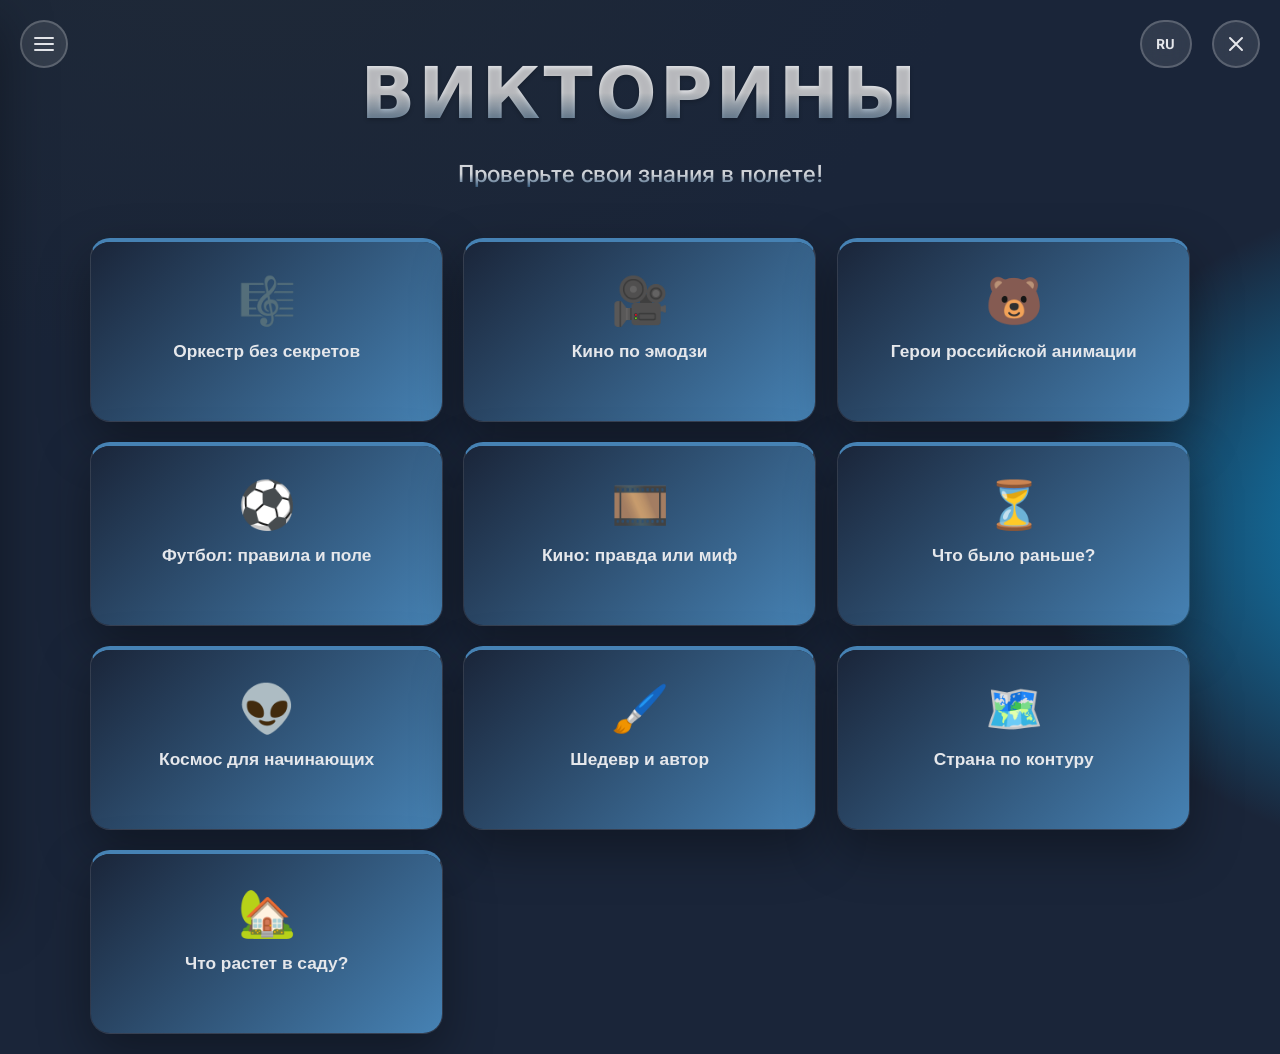
==== index.html @ 44c8a568 "Создание проекта" ====
<!DOCTYPE html>
<html lang="ru">
<head>
    <meta charset="UTF-8">
    <meta name="viewport" content="width=device-width, initial-scale=1.0">
    <meta name="description" content="Викторины- проверьте свои знания в полете">
    <meta name="theme-color" content="#1a2539">
    <title>Викторины</title>
    <link rel="stylesheet" href="css/style.css">
</head>
<body>
    <!-- Бургер-кнопка: открывает меню выбора темы -->
    <button class="burger-btn" id="burger-btn" data-i18n-aria-label="openThemeMenu" aria-haspopup="dialog" aria-expanded="false">
        <span class="burger-btn__line"></span>
        <span class="burger-btn__line"></span>
        <span class="burger-btn__line"></span>
    </button>

    <!-- Кнопка выхода/возврата на портал -->
    <button class="exit-btn" id="exit-btn" data-i18n-aria-label="exitQuizAriaLabel">
        <svg width="24" height="24" viewBox="0 0 24 24" fill="none" aria-hidden="true">
            <path d="M18 6L6 18M6 6L18 18" stroke="currentColor" stroke-width="2" stroke-linecap="round"/>
        </svg>
    </button>

    <!-- Селектор языка интерфейса -->
    <div class="language-selector" id="language-selector">
        <button
            type="button"
            class="language-selector__toggle"
            id="language-selector-toggle"
            aria-haspopup="listbox"
            aria-expanded="false"
            data-i18n-aria-label="chooseInterfaceLanguage"
        ></button>
        <div class="language-selector__dropdown" id="language-selector-dropdown" role="listbox" data-i18n-aria-label="availableLanguages"></div>
    </div>

    <!-- Выдвижное меню выбора темы -->
    <div class="theme-drawer-overlay" id="theme-drawer-overlay"></div>
    <div class="theme-drawer" id="theme-drawer" role="dialog" aria-modal="true" aria-labelledby="theme-drawer-title">
        <button class="theme-drawer__close" id="theme-drawer-close" data-i18n-aria-label="closeMenu">
            <svg width="20" height="20" viewBox="0 0 24 24" fill="none" aria-hidden="true">
                <path d="M18 6L6 18M6 6L18 18" stroke="currentColor" stroke-width="2" stroke-linecap="round"/>
            </svg>
        </button>
        <h2 class="theme-drawer__title" id="theme-drawer-title" data-i18n="chooseCategory"></h2>
        <div class="theme-drawer__list" id="theme-drawer-list" role="listbox" data-i18n-aria-label="themesList">
            <!-- Пункты меню генерируются из js/categories.js -->
        </div>
    </div>

    <div class="container">
        <!-- Главный экран -->
        <div id="welcome-screen" class="screen active">

            <div class="logo">
                <h1 class="main-title" data-i18n="mainTitle"></h1>
                <p class="subtitle" data-i18n="subtitle"></p>
            </div>

            <div class="category-selection">
                <div class="categories" id="categories-container">
                    <!-- Кнопки категорий генерируются автоматически из js/categories.js -->
                </div>
            </div>
        </div>

        <!-- Экран информации о категории -->
        <div id="category-info-screen" class="screen">
            <div class="category-info-content">
                <div class="category-info-icon" id="category-info-icon" aria-hidden="true">🎬</div>
                <h2 class="category-info-title" id="category-info-title">Кино на борту</h2>
                <p class="category-info-description" id="category-info-description">Проверьте свои знания о фильмах и кинематографе.</p>

                <div class="category-info-divider" aria-hidden="true"></div>

                <div class="category-info-stats">
                    <div class="info-stat-item">
                        <span class="info-stat-label" data-i18n="questionsLabel"></span>
                        <span class="info-stat-value info-stat-circle" id="category-info-questions">10</span>
                    </div>
                    <div class="info-stat-item">
                        <span class="info-stat-label" data-i18n="ageLabel"></span>
                        <span class="info-stat-value info-stat-circle" id="category-info-age">12+</span>
                    </div>
                </div>

                <div class="category-info-actions">
                    <button class="btn btn-back" id="category-info-back">
                        <svg width="20" height="20" viewBox="0 0 24 24" fill="none" aria-hidden="true">
                            <path d="M19 12H5M5 12L12 19M5 12L12 5" stroke="currentColor" stroke-width="2" stroke-linecap="round" stroke-linejoin="round"/>
                        </svg>
                        <span data-i18n="back"></span>
                    </button>
                    <button class="btn btn-primary active" id="category-info-start">
                        <span data-i18n="startQuiz"></span>
                        <svg width="20" height="20" viewBox="0 0 24 24" fill="none" aria-hidden="true">
                            <path d="M5 12H19M19 12L12 5M19 12L12 19" stroke="currentColor" stroke-width="2" stroke-linecap="round" stroke-linejoin="round"/>
                        </svg>
                    </button>
                </div>
            </div>
        </div>

        <!-- Экран викторины -->
        <div id="quiz-screen" class="screen">
            <div class="quiz-header">
                <div class="progress-bar" role="progressbar" aria-valuemin="0" aria-valuemax="100" aria-valuenow="0" data-i18n-aria-label="quizProgressAriaLabel">
                    <div class="progress-fill" id="progress-fill"></div>
                </div>
                <div class="quiz-info">
                    <span class="question-counter">
                        <span data-i18n="questionWord"></span> <span id="current-question">1</span> <span data-i18n="ofWord"></span> <span id="total-questions">10</span>
                    </span>
                </div>
            </div>

            <div class="quiz-content">
                <div id="question-image-container"></div>

                <h2 class="question" id="question-text"></h2>

                <div class="answers" id="answers-container" role="radiogroup" data-i18n-aria-label="answerOptionsAriaLabel"></div>

                <div class="quiz-controls">
                    <button id="back-btn" class="btn btn-back">
                        <svg width="20" height="20" viewBox="0 0 24 24" fill="none" aria-hidden="true">
                            <path d="M19 12H5M5 12L12 19M5 12L12 5" stroke="currentColor" stroke-width="2" stroke-linecap="round" stroke-linejoin="round"/>
                        </svg>
                        <span data-i18n="back"></span>
                    </button>

                    <button id="next-btn" class="btn btn-primary">
                        <span data-i18n="next"></span>
                        <svg width="20" height="20" viewBox="0 0 24 24" fill="none" aria-hidden="true">
                            <path d="M5 12H19M19 12L12 5M19 12L12 19" stroke="currentColor" stroke-width="2" stroke-linecap="round" stroke-linejoin="round"/>
                        </svg>
                    </button>
                </div>
            </div>
        </div>

        <!-- Экран результатов -->
        <div id="results-screen" class="screen">
            <div class="results-content">
                <div class="results-header">
                    <div class="results-icon" id="results-icon" aria-hidden="true">🏆</div>
                    <h2 class="results-title" id="results-title">Отличный результат!</h2>
                    <p class="results-message" id="results-message"></p>
                </div>

                <!-- Статистика в карточках -->
                <div class="results-stats-grid">
                    <div class="stat-card stat-card-score">
                        <div class="stat-card-icon">⭐</div>
                        <div class="stat-card-content">
                            <div class="stat-card-value" id="final-score">0</div>
                            <div class="stat-card-label" data-i18n="scoreLabel"></div>
                        </div>
                    </div>

                    <div class="stat-card stat-card-percentage">
                        <div class="stat-card-icon">📊</div>
                        <div class="stat-card-content">
                            <div class="stat-card-value" id="percentage">0%</div>
                            <div class="stat-card-label" data-i18n="percentageLabel"></div>
                        </div>
                    </div>

                    <div class="stat-card stat-card-correct">
                        <div class="stat-card-icon">✓</div>
                        <div class="stat-card-content">
                            <div class="stat-card-value" id="correct-count">0</div>
                            <div class="stat-card-label" data-i18n="correctLabel"></div>
                        </div>
                    </div>

                    <div class="stat-card stat-card-incorrect">
                        <div class="stat-card-icon">✗</div>
                        <div class="stat-card-content">
                            <div class="stat-card-value" id="incorrect-count">0</div>
                            <div class="stat-card-label" data-i18n="incorrectLabel"></div>
                        </div>
                    </div>
                </div>

                <!-- Детальная разбивка по вопросам -->
                <div class="results-details">
                    <h3 class="results-details-title" data-i18n="detailedBreakdownTitle"></h3>
                    <div class="results-questions-list" id="results-questions-list"></div>
                </div>

                <div class="results-actions">
                    <button class="btn btn-primary active" id="play-again-btn">
                        <svg width="20" height="20" viewBox="0 0 24 24" fill="none" aria-hidden="true">
                            <path d="M21 12C21 16.9706 16.9706 21 12 21C7.02944 21 3 16.9706 3 12C3 7.02944 7.02944 3 12 3C14.8273 3 17.35 4.30367 19 6.34267" stroke="currentColor" stroke-width="2" stroke-linecap="round"/>
                            <path d="M21 3V7H17" stroke="currentColor" stroke-width="2" stroke-linecap="round" stroke-linejoin="round"/>
                        </svg>
                        <span data-i18n="playAgain"></span>
                    </button>
                    <button type="button" class="btn btn-secondary" id="change-category-btn">
                        <svg width="20" height="20" viewBox="0 0 24 24" fill="none" aria-hidden="true">
                            <path d="M9 5H7C5.89543 5 5 5.89543 5 7V19C5 20.1046 5.89543 21 7 21H17C18.1046 21 19 20.1046 19 19V7C19 5.89543 18.1046 5 17 5H15" stroke="currentColor" stroke-width="2"/>
                            <rect x="9" y="3" width="6" height="4" rx="1" stroke="currentColor" stroke-width="2"/>
                        </svg>
                        <span data-i18n="chooseAnother"></span>
                    </button>
                </div>
            </div>
        </div>
    </div>

    <!-- Модальное окно выхода -->
    <div id="exit-modal" class="modal" role="dialog" aria-modal="true" aria-labelledby="exit-modal-title">
        <div class="modal-content">
            <div class="modal-icon" aria-hidden="true">⚠️</div>
            <h3 class="modal-title" id="exit-modal-title" data-i18n="exitConfirmTitle"></h3>
            <div class="modal-actions">
                <button class="btn btn-secondary" id="exit-cancel" data-i18n="exitNo"></button>
                <button class="btn btn-primary active" id="exit-confirm" data-i18n="exitYes"></button>
            </div>
        </div>
    </div>


    <script src="js/questions.js"></script>
    <script src="js/categories.js"></script>
    <script>window.CURRENT_LANGUAGE_CODE = 'ru';</script>
    <script src="js/app.js"></script>
</body>
</html>
---- css/style.css ----
/* ============================================
   ШРИФТЫ
   ============================================ */
@font-face {
    font-family: 'Roboto Flex';
    src: url('../fonts/RobotoFlexVariable.woff2') format('woff2-variations'),
         url('../fonts/RobotoFlexVariable.woff2') format('woff2');
    font-weight: 100 1000;
    font-stretch: 25% 151%;
    font-style: normal;
    font-display: swap;
}

/* ============================================
   БАЗОВЫЕ СТИЛИ И ПЕРЕМЕННЫЕ
   ============================================ */
* {
    margin: 0;
    padding: 0;
    box-sizing: border-box;
}

:root {
    --bg: #1a2539;
    --card: #131d2f;
    --muted: #94a3b8;
    --text: #e5e7eb;
    --accent: #00CED1;
    --accent-2: #4682B4;
    --ok: #10b981;
    --err: #ef4444;
    --border-radius: 20px;
    --transition: all 0.3s ease;
    --shadow: 0 20px 50px rgba(0, 0, 0, 0.35);


    --transition-fast: 0.2s ease;
    --transition-normal: 0.3s ease;
    --transition-slow: 0.5s ease;

}

html {
    scroll-behavior: smooth;
}

body {
    font-family: 'Roboto Flex', system-ui, -apple-system, 'Segoe UI', Roboto, Ubuntu, Cantarell, 'Noto Sans', Arial, sans-serif;
    background: radial-gradient(1200px 800px at 20% -10%, #1f2937 0, transparent 60%),
                radial-gradient(1000px 700px at 120% 50%, #0ea5e9 0, transparent 50%),
                var(--bg);
    min-height: 100vh;
    display: flex;
    align-items: flex-start;
    justify-content: center;
    padding: 20px;
    color: var(--text);
    overflow-x: hidden;
}

.container {
    width: 100%;
    max-width: 920px;
    position: relative;
}

.screen {
    display: none;
    animation: fadeIn 0.4s ease;
}

.screen.active {
    display: block;
}


#category-info-screen.screen.active {
    display: flex;
    align-items: center;
    justify-content: center;
    min-height: calc(100vh - 40px);
}

@keyframes fadeIn {
    from {
        opacity: 0;
        transform: translateY(20px);
    }
    to {
        opacity: 1;
        transform: translateY(0);
    }
}

/* ============================================
   КНОПКА ВЫХОДА
   ============================================ */
.exit-btn {
    position: fixed;
    top: 20px;
    right: 20px;
    width: 48px;
    height: 48px;
    border-radius: 50%;
    background: rgba(255, 255, 255, 0.1);
    backdrop-filter: blur(10px);
    border: 2px solid rgba(255, 255, 255, 0.2);
    color: var(--text);
    cursor: pointer;
    transition: var(--transition);
    display: flex;
    align-items: center;
    justify-content: center;
    z-index: 1000;
    will-change: transform;
    transform: translateZ(0);
}

.exit-btn:hover {
    background: rgba(239, 68, 68, 0.2);
    border-color: var(--err);
    color: var(--err);
    transform: rotate(90deg);
}

/* ============================================
   БУРГЕР-КНОПКА
   ============================================ */
.burger-btn {
    position: fixed;
    top: 20px;
    left: 20px;
    width: 48px;
    height: 48px;
    border-radius: 50%;
    background: rgba(255, 255, 255, 0.1);
    backdrop-filter: blur(10px);
    border: 2px solid rgba(255, 255, 255, 0.2);
    color: var(--text);
    cursor: pointer;
    transition: var(--transition);
    display: flex;
    flex-direction: column;
    align-items: center;
    justify-content: center;
    gap: 4px;
    z-index: 1000;
    will-change: transform;
    transform: translateZ(0);
}

.burger-btn:hover,
.burger-btn--active {
    background: rgba(0, 206, 209, 0.15);
    border-color: var(--accent);
}

.burger-btn__line {
    display: block;
    width: 20px;
    height: 2px;
    border-radius: 2px;
    background: var(--text);
    transition: var(--transition);
}

.burger-btn:hover .burger-btn__line,
.burger-btn--active .burger-btn__line {
    background: var(--accent);
}

.burger-btn--active .burger-btn__line:nth-child(1) {
    transform: translateY(6px) rotate(45deg);
}

.burger-btn--active .burger-btn__line:nth-child(2) {
    opacity: 0;
}

.burger-btn--active .burger-btn__line:nth-child(3) {
    transform: translateY(-6px) rotate(-45deg);
}

.burger-btn--hidden {
    opacity: 0;
    visibility: hidden;
    pointer-events: none;
}

/* ============================================
   ВЫДВИЖНОЕ МЕНЮ ВЫБОРА ТЕМЫ
   ============================================ */
.theme-drawer-overlay {
    position: fixed;
    inset: 0;
    background: rgba(0, 0, 0, 0.5);
    backdrop-filter: blur(2px);
    opacity: 0;
    visibility: hidden;
    transition: var(--transition);
    z-index: 1099;
}

.theme-drawer-overlay--visible {
    opacity: 1;
    visibility: visible;
}

.theme-drawer {
    position: fixed;
    top: 0;
    left: 0;
    bottom: 0;
    width: min(320px, 85vw);
    background: var(--card);
    border-right: 1px solid rgba(255, 255, 255, 0.08);
    box-shadow: var(--shadow);
    padding: 84px 28px 32px;
    transform: translateX(-100%);
    transition: transform 0.35s ease;
    z-index: 1100;
    overflow-y: auto;
}

.theme-drawer--open {
    transform: translateX(0);
}

.theme-drawer__close {
    position: absolute;
    top: 20px;
    right: 20px;
    width: 40px;
    height: 40px;
    border-radius: 50%;
    background: rgba(255, 255, 255, 0.06);
    border: 2px solid rgba(255, 255, 255, 0.15);
    color: var(--text);
    cursor: pointer;
    transition: var(--transition);
    display: flex;
    align-items: center;
    justify-content: center;
}

.theme-drawer__close:hover {
    background: rgba(239, 68, 68, 0.2);
    border-color: var(--err);
    color: var(--err);
}

.theme-drawer__title {
    font-size: 1.3em;
    font-weight: 800;
    letter-spacing: 0.5px;
    text-transform: uppercase;
    margin-bottom: 24px;
    color: var(--text);
}

.theme-drawer__list {
    display: flex;
    flex-direction: column;
    gap: 6px;
}

.theme-drawer__item {
    display: flex;
    align-items: center;
    width: 100%;
    padding: 14px 16px;
    border-radius: 12px;
    background: transparent;
    border: none;
    color: var(--text);
    font-family: inherit;
    font-size: 1.05em;
    font-weight: 500;
    text-align: left;
    cursor: pointer;
    transition: var(--transition-fast);
}

.theme-drawer__item:hover {
    background: rgba(255, 255, 255, 0.06);
}

.theme-drawer__item--active {
    background: rgba(0, 206, 209, 0.14);
    color: var(--accent);
    font-weight: 700;
}

@media (max-width: 480px) {
    .burger-btn {
        width: 44px;
        height: 44px;
        top: 12px;
        left: 12px;
    }

    .theme-drawer {
        padding: 76px 22px 28px;
    }

    .theme-drawer__title {
        font-size: 1.15em;
        margin-bottom: 20px;
    }

    .theme-drawer__item {
        padding: 12px 14px;
        font-size: 1em;
    }
}

@media (max-width: 360px) {
    .burger-btn {
        width: 40px;
        height: 40px;
        top: 10px;
        left: 10px;
    }

    .theme-drawer {
        padding: 68px 18px 24px;
    }

    .theme-drawer__title {
        font-size: 1.05em;
        margin-bottom: 18px;
    }
}

/* ============================================
   СЕЛЕКТОР ЯЗЫКА
   ============================================ */
.language-selector {
    position: fixed;
    top: 20px;
    right: 88px;
    z-index: 1000;
    transition: opacity var(--transition), visibility var(--transition);
}

.language-selector--hidden {
    opacity: 0;
    visibility: hidden;
    pointer-events: none;
}

.language-selector__toggle {
    display: flex;
    align-items: center;
    justify-content: center;
    min-width: 48px;
    height: 48px;
    padding: 0 14px;
    border-radius: 24px;
    background: rgba(255, 255, 255, 0.1);
    backdrop-filter: blur(10px);
    border: 2px solid rgba(255, 255, 255, 0.2);
    color: var(--text);
    cursor: pointer;
    transition: var(--transition);
    font-family: inherit;
    will-change: transform;
    transform: translateZ(0);
}

.language-selector__toggle:hover,
.language-selector--open .language-selector__toggle {
    background: rgba(0, 206, 209, 0.15);
    border-color: var(--accent);
    color: var(--accent);
}

.language-selector__code {
    display: flex;
    align-items: center;
    justify-content: center;
    font-size: 1.05em;
    font-weight: 700;
    letter-spacing: 0.03em;
    line-height: 1;
}

.language-selector__dropdown {
    position: absolute;
    top: calc(100% + 10px);
    right: 0;
    min-width: 200px;
    max-height: 0;
    overflow: hidden;
    background: var(--card);
    border: 1px solid rgba(255, 255, 255, 0.08);
    border-radius: 16px;
    box-shadow: var(--shadow);
    opacity: 0;
    transform: translateY(-8px);
    transition: max-height var(--transition), opacity var(--transition), transform var(--transition), overflow 0s linear 0.3s;
    pointer-events: none;
}

.language-selector--open .language-selector__dropdown {
    max-height: min(420px, calc(100vh - 90px));
    opacity: 1;
    transform: translateY(0);
    pointer-events: auto;
    overflow-y: auto;
    padding: 8px;
    transition: max-height var(--transition), opacity var(--transition), transform var(--transition), overflow 0s linear 0.3s;
}

.language-option {
    display: flex;
    align-items: center;
    gap: 10px;
    width: 100%;
    padding: 10px 12px;
    border: none;
    border-radius: 10px;
    background: transparent;
    color: var(--text);
    font-family: inherit;
    font-size: 0.95em;
    text-align: left;
    text-decoration: none;
    cursor: pointer;
    transition: var(--transition-fast);
}

.language-option:hover {
    background: rgba(255, 255, 255, 0.08);
}

.language-option--active {
    background: rgba(0, 206, 209, 0.12);
    color: var(--accent);
}

.language-option__code {
    flex-shrink: 0;
    min-width: 28px;
    font-size: 0.8em;
    font-weight: 700;
    letter-spacing: 0.05em;
    color: rgba(229, 231, 235, 0.5);
    line-height: 1;
}

.language-option--active .language-option__code {
    color: var(--accent);
}

.language-option__name {
    flex: 1;
}

.language-option__check {
    color: var(--accent);
    font-weight: 700;
}

@media (max-width: 480px) {
    .language-selector {
        top: 12px;
        right: 76px;
    }

    .language-selector__toggle {
        min-width: 44px;
        height: 44px;
        padding: 0 12px;
    }

    .language-selector__dropdown {
        min-width: 180px;
    }
}

@media (max-width: 360px) {
    .language-selector {
        top: 10px;
        right: 68px;
    }

    .language-selector__toggle {
        min-width: 40px;
        height: 40px;
        padding: 0 10px;
    }
}

/* ============================================
   ГЛАВНЫЙ ЭКРАН
   ============================================ */

.categories__empty {
    text-align: center;
    opacity: 0.7;
    font-size: 1.05em;
    padding: 40px 20px;
    grid-column: 1 / -1;
}

.categories {
    display: grid;
    grid-template-columns: repeat(2, 1fr);
    gap: 16px;
}


.category-btn {
    background: linear-gradient(180deg, rgba(255,255,255,.06), rgba(255,255,255,.02));
    backdrop-filter: blur(8px);
    border: 1px solid rgba(255, 255, 255, 0.08);
    border-top: 4px solid var(--category-color, #4682B4);
    border-radius: var(--border-radius);
    padding: 32px 24px;
    cursor: pointer;
    transition: var(--transition);
    display: flex;
    flex-direction: column;
    align-items: center;
    gap: 12px;
    box-shadow: var(--shadow);
    position: relative;
    overflow: hidden;
    min-height: 160px;
    will-change: transform;
    transform: translateZ(0);
}

.category-btn__icon {
    font-size: 3.5em;
    position: relative;
    z-index: 1;
    transition: transform var(--transition-normal);
}

.category-btn:hover .category-btn__icon {
    transform: scale(1.1);
}

.category-btn__title {
    font-size: 1.3em;
    font-weight: 600;
    color: var(--text);
    position: relative;
    z-index: 1;
}

.category-btn::before {
    content: '';
    position: absolute;
    top: 0;
    left: 0;
    right: 0;
    bottom: 0;
    background: linear-gradient(135deg, rgba(26,37,57), rgba(70, 130, 180));
    opacity: 1;
    transition: var(--transition);
}

.category-btn:hover::before {
    opacity: 1;
}

.category-btn:hover {
    transform: translateY(-5px);
    border-color: var(--accent);
    box-shadow: 0 15px 40px rgba(224, 255, 255, 0.3);
}

/* ============================================
   ЭКРАН ИНФОРМАЦИИ О КАТЕГОРИИ
   ============================================ */
.category-info-content {
    background: linear-gradient(180deg, rgba(255,255,255,.06), rgba(255,255,255,.03));
    backdrop-filter: blur(8px);
    border: 1px solid rgba(255, 255, 255, 0.08);
    border-radius: var(--border-radius);
    padding: 48px 40px;
    box-shadow: var(--shadow);
    text-align: center;
    max-width: 600px;
    margin: 0 auto;
}

.category-info-icon {
    font-size: 5em;
    margin-bottom: 20px;
}

.category-info-title {
    font-size: 2em;
    color: var(--text);
    margin-bottom: 16px;
    font-weight: 700;
}

.category-info-description {
    font-size: 1.1em;
    color: var(--muted);
    line-height: 1.6;
    margin-bottom: 24px;
}

.category-info-divider {
    height: 1px;
    background: linear-gradient(90deg,
        transparent,
        rgba(255, 255, 255, 0.15) 20%,
        rgba(255, 255, 255, 0.15) 80%,
        transparent);
    margin: 24px 0;
}

.category-info-stats {
    display: flex;
    justify-content: space-around;
    gap: 24px;
    margin-bottom: 32px;
}

.info-stat-item {
    display: flex;
    flex-direction: column;
    align-items: center;
    gap: 8px;
}

.info-stat-label {
    font-size: 0.9em;
    color: var(--muted);
    text-transform: uppercase;
    letter-spacing: 0.5px;
}

.info-stat-value {
    font-size: 1.4em;
    font-weight: 700;
    color: var(--accent);
}

.category-info-actions {
    display: flex;
    gap: 12px;
    justify-content: center;
}

/* ============================================
   ЭКРАН ВИКТОРИНЫ
   ============================================ */
#quiz-screen {
    background: linear-gradient(180deg, rgba(255,255,255,.06), rgba(255,255,255,.03));
    backdrop-filter: blur(8px);
    border: 1px solid rgba(255, 255, 255, 0.08);
    border-radius: var(--border-radius);
    padding: 40px;
    box-shadow: var(--shadow);
}

.quiz-header {
    margin-bottom: 40px;
}

.progress-bar {
    width: 100%;
    height: 10px;
    background: rgba(255, 255, 255, 0.1);
    border-radius: 10px;
    overflow: hidden;
    margin-bottom: 20px;
}

.progress-fill {
    height: 100%;
    background: linear-gradient(90deg, var(--accent), var(--accent-2));
    border-radius: 10px;
    transition: width var(--transition-slow);
    width: 0%;
    will-change: width;
}

.quiz-info {
    display: flex;
    justify-content: center;
    align-items: center;
    font-weight: 600;
    font-size: 1.1em;
}

.question-counter {
    color: var(--muted);
}

#question-image-container {
    width: 100%;
    margin-bottom: 24px;
}

.question-image {
    width: 100%;
    max-width: 100%;
    height: auto;
    max-height: 400px;
    object-fit: contain;
    border-radius: 16px;
    display: block;
    margin: 0 auto;
    box-shadow: 0 10px 40px rgba(0, 0, 0, 0.3);
    border: 2px solid rgba(255, 255, 255, 0.1);
    /* Плавное появление изображения */
    transition: opacity 0.5s ease;
    position: relative;
    z-index: 1;
}

.question {
    font-size: 1.6em;
    margin-bottom: 32px;
    line-height: 1.5;
    color: var(--text);
    font-weight: 600;
}

.answers {
    display: grid;
    gap: 12px;
    margin-bottom: 32px;
}

.answer-btn {
    background: rgba(17, 24, 39, 0.5);
    border: 1px solid rgba(255, 255, 255, 0.14);
    border-radius: 14px;
    padding: 20px 24px;
    text-align: left;
    cursor: pointer;
    transition: var(--transition);
    font-size: 1.1em;
    color: var(--text);
    position: relative;
    overflow: hidden;
    display: flex;
    justify-content: space-between;
    align-items: center;
    word-wrap: break-word;
    overflow-wrap: break-word;
    white-space: normal;
    line-height: 1.4;
    will-change: transform;
    transform: translateZ(0);
}

.answer-btn::before {
    content: '';
    position: absolute;
    left: 0;
    top: 0;
    bottom: 0;
    width: 4px;
    background: var(--accent);
    transform: scaleY(0);
    transition: var(--transition);
}

.answer-btn:hover:not(.disabled)::before {
    transform: scaleY(1);
}

.answer-btn:hover:not(.disabled) {
    background: rgba(255, 255, 255, 0.1);
    border-color: var(--accent);
    transform: translateX(4px);
}

.answer-btn.selected {
    background: rgba(0, 206, 209, 0.15);
    color: var(--accent);
    border-color: var(--accent);
    transform: translateX(4px);
}

.answer-btn.selected::before {
    transform: scaleY(1);
}

.answer-btn.disabled {
    cursor: not-allowed;
    opacity: 0.5;
}

.quiz-controls {
    display: flex;
    gap: 12px;
    justify-content: space-between;
    width: 100%;
}

.btn {
    padding: 16px 32px;
    border: none;
    border-radius: 12px;
    font-size: 1.1em;
    font-weight: 600;
    cursor: pointer;
    transition: var(--transition);
    display: flex;
    align-items: center;
    gap: 8px;
    justify-content: center;
    min-height: 48px;
    will-change: transform;
    transform: translateZ(0);
}

.btn-primary {
    background: rgba(255, 255, 255, 0.1);
    color: rgba(255, 255, 255, 0.4);
    flex: 1;
    border: 1px solid rgba(255, 255, 255, 0.1);
    cursor: not-allowed;
}

.btn-primary.active {
    background: linear-gradient(90deg, var(--accent), var(--accent-2));
    color: #0f172a;
    cursor: pointer;
}

.btn-primary.active:hover {
    transform: translateY(-2px);
}

.btn-back {
    background: rgba(255, 255, 255, 0.1);
    color: var(--text);
    border: 1px solid rgba(255, 255, 255, 0.2);
}

.btn-back:hover {
    background: rgba(255, 255, 255, 0.15);
    border-color: var(--accent);
}

.btn-secondary {
    background: rgba(255, 255, 255, 0.1);
    color: var(--text);
    border: 1px solid rgba(255, 255, 255, 0.2);
    flex: 1;
}

.btn-secondary:hover {
    background: rgba(255, 255, 255, 0.15);
    border-color: rgba(255, 255, 255, 0.3);
}

/* ============================================
   ПЛАШКА "NEW" ДЛЯ КАТЕГОРИЙ
   ============================================ */

.new-badge {
    position: absolute;
    top: 12px;
    right: 12px;

    background-color: rgba(64, 224, 208, 0.85);
    color: white;
    font-weight: bold;
    font-size: 12px;
    text-transform: uppercase;
    letter-spacing: 0.5px;

    padding: 5px 12px;
    border-radius: 16px;

    box-shadow: 0 2px 8px rgba(64, 224, 208, 0.4);
    z-index: 2;

    animation: badgePulse 2s ease-in-out infinite;
}

@keyframes badgePulse {
    0%, 100% {
        transform: scale(1);
        box-shadow: 0 2px 8px rgba(64, 224, 208, 0.4);
    }
    50% {
        transform: scale(1.05);
        box-shadow: 0 4px 12px rgba(64, 224, 208, 0.6);
    }
}

/* Адаптивность для плашки */
@media (max-width: 767px) {
    .new-badge {
        font-size: 11px;
        padding: 4px 10px;
        top: 10px;
        right: 10px;
    }
}

@media (max-width: 480px) {
    .new-badge {
        font-size: 10px;
        padding: 3px 8px;
        top: 8px;
        right: 8px;
    }
}

@media (max-width: 360px) {
    .new-badge {
        font-size: 9px;
        padding: 3px 7px;
        top: 8px;
        right: 8px;
    }
}

@media (max-height: 600px) and (orientation: landscape) {
    .new-badge {
        font-size: 10px;
        padding: 3px 8px;
        top: 8px;
        right: 8px;
    }
}

/* ============================================
   ЭКРАН РЕЗУЛЬТАТОВ
   ============================================ */
#results-screen {
    background: linear-gradient(180deg, rgba(255,255,255,.06), rgba(255,255,255,.03));
    backdrop-filter: blur(8px);
    border: 1px solid rgba(255, 255, 255, 0.08);
    border-radius: var(--border-radius);
    padding: 48px 40px;
    box-shadow: var(--shadow);
}



.results-header {
    margin-bottom: 40px;
    text-align: center;
}

.results-icon {
    font-size: 5em;
    align: center;
    margin-bottom: 20px;
    animation: bounceIn 0.6s ease;
    will-change: transform;
}

@keyframes bounceIn {
    0% {
        opacity: 0;
        transform: scale(0.3);
    }
    50% {
        opacity: 1;
        transform: scale(1.05);
    }
    70% {
        transform: scale(0.9);
    }
    100% {
        transform: scale(1);
    }
}

.results-title {
    font-size: 2.2em;
    color: var(--text);
    margin-bottom: 12px;
    font-weight: 700;
}

.results-message {
    font-size: 1.1em;
    color: var(--muted);
    line-height: 1.6;
    max-width: 600px;
    margin: 0 auto;
}

/* КАРТОЧКИ СТАТИСТИКИ */
.results-stats-grid {
    display: grid;
    grid-template-columns: repeat(4, 1fr);
    gap: 16px;
    margin-bottom: 40px;
}

.stat-card {
    background: linear-gradient(135deg, rgba(255,255,255,0.08), rgba(255,255,255,0.04));
    border: 1px solid rgba(255, 255, 255, 0.1);
    border-radius: 16px;
    padding: 24px 20px;
    display: flex;
    flex-direction: column;
    align-items: center;
    gap: 12px;
    transition: var(--transition);
    position: relative;
    overflow: hidden;
    animation: slideInUp 0.5s ease forwards;
    opacity: 0;
    will-change: transform;
    transform: translateZ(0);
}

.stat-card:nth-child(1) { animation-delay: 0.1s; }
.stat-card:nth-child(2) { animation-delay: 0.2s; }
.stat-card:nth-child(3) { animation-delay: 0.3s; }
.stat-card:nth-child(4) { animation-delay: 0.4s; }

@keyframes slideInUp {
    from {
        opacity: 0;
        transform: translateY(30px);
    }
    to {
        opacity: 1;
        transform: translateY(0);
    }
}

.stat-card:hover {
    transform: translateY(-4px);
    box-shadow: 0 12px 24px rgba(0, 0, 0, 0.3);
}

.stat-card-icon {
    width: 56px;
    height: 56px;
    border-radius: 12px;
    display: flex;
    align-items: center;
    justify-content: center;
    font-size: 1.8em;
    flex-shrink: 0;
}

.stat-card-score .stat-card-icon {
    background: linear-gradient(135deg, #fbbf24, #f59e0b);
}

.stat-card-correct .stat-card-icon {
    background: linear-gradient(135deg, #10b981, #059669);
}

.stat-card-incorrect .stat-card-icon {
    background: linear-gradient(135deg, #ef4444, #dc2626);
}

.stat-card-percentage .stat-card-icon {
    background: linear-gradient(135deg, #3b82f6, #2563eb);
}

.stat-card-content {
    text-align: center;
}

.stat-card-value {
    font-size: 2.2em;
    font-weight: 700;
    color: var(--text);
    line-height: 1;
    margin-bottom: 6px;
}

.stat-card-label {
    font-size: 0.9em;
    color: var(--muted);
    text-transform: uppercase;
    letter-spacing: 0.5px;
}

/* ДЕТАЛЬНАЯ РАЗБИВКА */
.results-details {
    background: rgba(255, 255, 255, 0.03);
    border: 1px solid rgba(255, 255, 255, 0.08);
    border-radius: 16px;
    padding: 24px;
    margin-bottom: 32px;
}

.results-details-title {
    font-size: 1.3em;
    color: var(--text);
    margin-bottom: 20px;
    font-weight: 600;
    text-align: center;
}

.results-questions-list {
    display: flex;
    flex-direction: column;
    gap: 16px;
    max-height: 500px;
    overflow-y: auto;
    padding-right: 8px;
}

.results-questions-list::-webkit-scrollbar {
    width: 6px;
}

.results-questions-list::-webkit-scrollbar-track {
    background: rgba(255, 255, 255, 0.05);
    border-radius: 3px;
}

.results-questions-list::-webkit-scrollbar-thumb {
    background: rgba(255, 255, 255, 0.2);
    border-radius: 3px;
}

.results-questions-list::-webkit-scrollbar-thumb:hover {
    background: rgba(255, 255, 255, 0.3);
}

/* КАРТОЧКА ВОПРОСА */
.results-question-item {
    background: rgba(255, 255, 255, 0.04);
    border: 1px solid rgba(255, 255, 255, 0.1);
    border-radius: 12px;
    padding: 20px;
    transition: var(--transition);
    animation: fadeInLeft 0.4s ease forwards;
    opacity: 0;
    will-change: transform;
}

.results-question-item:nth-child(1) { animation-delay: 0.05s; }
.results-question-item:nth-child(2) { animation-delay: 0.1s; }
.results-question-item:nth-child(3) { animation-delay: 0.15s; }
.results-question-item:nth-child(4) { animation-delay: 0.2s; }
.results-question-item:nth-child(5) { animation-delay: 0.25s; }
.results-question-item:nth-child(n+6) { animation-delay: 0.3s; }

@keyframes fadeInLeft {
    from {
        opacity: 0;
        transform: translateX(-20px);
    }
    to {
        opacity: 1;
        transform: translateX(0);
    }
}

.results-question-item:hover {
    background: rgba(255, 255, 255, 0.06);
    transform: translateX(4px);
}


.question-header {
    display: flex;
    justify-content: space-between;
    align-items: center;
    margin-bottom: 12px;
    padding-bottom: 12px;
    border-bottom: 1px solid rgba(255, 255, 255, 0.08);
}

.question-number {
    font-size: 0.85em;
    color: var(--muted);
    font-weight: 600;
    text-transform: uppercase;
    letter-spacing: 0.5px;
}

.question-status {
    font-size: 0.9em;
    font-weight: 600;
    padding: 6px 12px;
    border-radius: 8px;
    white-space: nowrap;
}

.question-status.correct {
    color: var(--ok);
    background: rgba(16, 185, 129, 0.15);
}

.question-status.incorrect {
    color: var(--err);
    background: rgba(239, 68, 68, 0.15);
}

.question-text {
    font-size: 1.05em;
    color: var(--text);
    line-height: 1.5;
    margin-bottom: 16px;
    font-weight: 500;
}


.answers-container {
    display: flex;
    flex-direction: column;
    gap: 10px;
}

.answer-row {
    display: grid;
    grid-template-columns: auto 1fr;
    gap: 12px;
    align-items: baseline;
    padding: 10px 12px;
    border-radius: 8px;
    background: rgba(255, 255, 255, 0.03);
}

.answer-label {
    font-size: 0.85em;
    color: var(--muted);
    font-weight: 600;
    white-space: nowrap;
}

.answer-value {
    font-size: 0.95em;
    color: var(--text);
    line-height: 1.4;
}



.correct-answer {

    background: rgba(16, 185, 129, 0.08);
}

.explanation-row {
    display: flex;
    gap: 10px;
    align-items: flex-start;
    padding: 12px;
    border-radius: 8px;
    background: rgba(0, 206, 209, 0.08);
    margin-top: 4px;
}

.explanation-icon {
    font-size: 1.2em;
    flex-shrink: 0;
    margin-top: 2px;
}

.explanation-text {
    font-size: 0.9em;
    color: var(--text);
    line-height: 1.6;
    opacity: 0.9;
}

.results-actions {
    display: flex;
    gap: 16px;
    justify-content: center;
    flex-wrap: wrap;
}

/* ============================================
   МОДАЛЬНОЕ ОКНО ВЫХОДА
   ============================================ */
.modal {
    display: none;
    position: fixed;
    top: 0;
    left: 0;
    width: 100%;
    height: 100%;
    background: rgba(15, 23, 42, 0.8);
    backdrop-filter: blur(8px);
    z-index: 3000;
    align-items: center;
    justify-content: center;
    animation: fadeIn 0.3s ease;
}

.modal.active {
    display: flex;
}

.modal-content {
    background: linear-gradient(180deg, rgba(255,255,255,.08), rgba(255,255,255,.04));
    backdrop-filter: blur(20px);
    border: 1px solid rgba(255, 255, 255, 0.12);
    border-radius: var(--border-radius);
    padding: 40px;
    max-width: 400px;
    width: 90%;
    text-align: center;
    box-shadow: var(--shadow);
    animation: modalSlideIn 0.3s ease;
}

@keyframes modalSlideIn {
    from {
        opacity: 0;
        transform: translateY(-30px) scale(0.9);
    }
    to {
        opacity: 1;
        transform: translateY(0) scale(1);
    }
}

.modal-icon {
    font-size: 4em;
    margin-bottom: 20px;
}

.modal-title {
    font-size: 1.5em;
    color: var(--text);
    margin-bottom: 30px;
    font-weight: 600;
    line-height: 1.4;
}

.modal-actions {
    display: flex;
    gap: 12px;
    justify-content: center;
}

.modal-actions .btn {
    min-width: 100px;
}

/* ============================================
   АДАПТИВНОСТЬ
   ============================================ */

@media (min-width: 650px) {
    .categories {
        grid-template-columns: repeat(3, 1fr);
        gap: 20px;
    }
}

/*
 * До 649px включительно — 2 колонки. Отдельный блок (а не часть общего
 * max-width: 767px ниже), чтобы явно не пересекаться с min-width: 650px
 * выше: без чёткой границы на 649/650 браузер каскадно применял бы то
 * правило, что идёт позже в файле, независимо от смысла.
 */
@media (max-width: 649px) {
    .categories {
        grid-template-columns: repeat(2, 1fr);
        gap: 14px;
    }
}

@media (min-width: 1200px) {
    .container {
        max-width: 1100px;
    }

    .categories {
        grid-template-columns: repeat(3, 1fr);
        gap: 20px;
    }
}

@media (max-width: 767px) {
    body {
        padding: 15px;
    }

    .subtitle {
        font-size: 1.5em;
    }

    .category-btn {
        padding: 28px 20px;
        min-height: 150px;
    }

    .category-btn__icon {
        font-size: 3em;
    }

    .category-btn__title {
        font-size: 1.15em;
    }

    .category-info-content {
        padding: 36px 28px;
    }

    .category-info-icon {
        font-size: 4em;
    }

    .category-info-title {
        font-size: 1.6em;
    }

    .category-info-description {
        font-size: 1em;
    }

    .category-info-stats {
        flex-direction: row;
        gap: 20px;
    }

    .category-info-actions {
        flex-direction: column;
    }

    .category-info-actions .btn {
        width: 100%;
    }

    .question {
        font-size: 1.4em;
    }

    .question-image {
        max-height: 300px;
    }

    .answer-btn {
        padding: 18px 20px;
        font-size: 1.05em;
    }

    #quiz-screen,
    #results-screen {
        padding: 32px 24px;
    }

    .quiz-controls {
        flex-direction: column;
    }

    .btn {
        width: 100%;
    }

    .results-actions {
        flex-direction: column;
    }

    .results-stats-grid {
        grid-template-columns: repeat(2, 1fr);
        gap: 14px;
    }

    .stat-card {
        padding: 20px 18px;
    }

    .stat-card-icon {
        width: 52px;
        height: 52px;
        font-size: 1.7em;
    }

    .stat-card-value {
        font-size: 2em;
    }

    .sticker-img {
        max-width: 150px;
    }

    .results-icon {
        font-size: 4em;
    }

    .results-title {
        font-size: 1.8em;
    }

    .results-message {
        font-size: 1em;
    }

    .results-header {
        margin-bottom: 32px;
    }

    .results-details {
        padding: 20px;
        margin-bottom: 28px;
    }

    .results-details-title {
        font-size: 1.2em;
        margin-bottom: 16px;
    }

    .results-questions-list {
        max-height: 400px;
    }

    .results-question-item {
        padding: 16px;
    }

    .question-header {
        flex-direction: row;
        align-items: center;
        gap: 8px;
        text-align: left;
    }

    .question-number {
        font-size: 0.78em;
    }

    .question-text {
        font-size: 1em;
    }

    .question-status {
        align-self: center;
        font-size: 0.78em;
    }

    .answer-row {
        grid-template-columns: 1fr;
        gap: 6px;
    }

    .answer-label {
        font-size: 0.8em;
    }

    .answer-value {
        font-size: 0.9em;
    }


    .explanation-row {
        flex-direction: row;
        align-items: flex-start;
        text-align: left;
    }

    .explanation-icon {
        font-size: 1.2em;
    }

    .explanation-text {
        font-size: 0.85em;
        text-align: left;
    }
}

@media (max-width: 480px) {
    body {
        padding: 12px;
    }

    .exit-btn {
        width: 44px;
        height: 44px;
        top: 12px;
        right: 12px;
    }

    .categories {
        grid-template-columns: repeat(2, 1fr);
        gap: 12px;
    }

    .category-btn {
        padding: 24px 16px;
        min-height: 140px;
    }

    .category-btn__icon {
        font-size: 2.6em;
    }

    .category-btn__title {
        font-size: 1.05em;
    }

    .category-info-content {
        padding: 32px 24px;
    }

    .category-info-icon {
        font-size: 3.8em;
    }

    .category-info-title {
        font-size: 1.5em;
    }

    .category-info-description {
        font-size: 0.98em;
    }



    .info-stat-value {
        font-size: 1.3em;
    }

    .info-stat-label {
        font-size: 0.88em;
    }

    .category-info-stats {
        flex-direction: row;
        gap: 16px;
    }

    .category-info-actions {
        flex-direction: column;
    }

    .category-info-actions .btn {
        width: 100%;
    }

    #quiz-screen {
        padding: 24px 18px;
    }

    .quiz-header {
        margin-bottom: 30px;
    }

    .question {
        font-size: 1.25em;
        margin-bottom: 26px;
    }

    .question-image {
        border-radius: 14px;
        max-height: 260px;
    }

    .answer-btn {
        padding: 16px 18px;
        font-size: 1em;
        min-height: 58px;
    }

    .btn {
        padding: 15px 24px;
        font-size: 1em;
        min-height: 46px;
    }

    .quiz-controls {
        flex-direction: column;
    }

    #results-screen {
        padding: 32px 22px;
    }

    .results-icon {
        font-size: 4em;
    }

    .results-title {
        font-size: 1.7em;
        margin-bottom: 16px;
    }

    .results-message {
        font-size: 1.05em;
    }

    .results-header {
        margin-bottom: 28px;
    }

    .results-stats-grid {
        grid-template-columns: repeat(2, 1fr);
        gap: 10px;
        margin-bottom: 28px;
    }

    .stat-card {
        padding: 18px 14px;
    }

    .stat-card-icon {
        width: 46px;
        height: 46px;
        font-size: 1.5em;
    }

    .stat-card-value {
        font-size: 1.8em;
    }

    .stat-card-label {
        font-size: 0.8em;
    }

    .results-details {
        padding: 18px;
        margin-bottom: 24px;
    }

    .results-details-title {
        font-size: 1.15em;
        margin-bottom: 14px;
    }

    .results-questions-list {
        max-height: 350px;
    }

    .results-question-item {
        padding: 14px;
    }


    .question-header {
        flex-direction: row;
        align-items: center;
        gap: 6px;
        padding-bottom: 10px;
        text-align: left;
    }

    .question-number {
        font-size: 0.7em;
    }

    .question-text {
        font-size: 0.95em;
        line-height: 1.4;
    }

    .question-status {
        font-size: 0.72em;
        padding: 4px 8px;
        align-self: center;
    }

    .answer-row {
        padding: 8px 10px;
    }

    .answer-label {
        font-size: 0.75em;
    }

    .answer-value {
        font-size: 0.85em;
    }

    .explanation-row {
        padding: 10px;
        gap: 8px;
        flex-direction: row;
        align-items: flex-start;
        text-align: left;
    }

    .explanation-icon {
        font-size: 1.1em;
    }

    .explanation-text {
        font-size: 0.8em;
        text-align: left;
    }

    .results-actions {
        flex-direction: column;
        gap: 10px;
    }

    .results-actions .btn {
        width: 100%;
        padding: 14px 24px;
        font-size: 1em;
    }

    .modal-content {
        padding: 32px 22px;
    }

    .modal-icon {
        font-size: 3.7em;
    }

    .modal-title {
        font-size: 1.3em;
    }

    .modal-actions {
        flex-direction: column;
    }

    .modal-actions .btn {
        width: 100%;
    }

    .sticker-img {
        max-width: 130px;
    }
}

@media (max-width: 360px) {
    body {
        padding: 10px;
    }

    .exit-btn {
        width: 40px;
        height: 40px;
        top: 10px;
        right: 10px;
    }

    .categories {
        grid-template-columns: repeat(2, 1fr);
        gap: 10px;
    }

    .category-btn {
        padding: 20px 14px;
        min-height: 120px;
    }

    .category-btn__icon {
        font-size: 2.2em;
    }

    .category-btn__title {
        font-size: 0.95em;
    }

    .category-info-content {
        padding: 28px 20px;
    }

    .category-info-icon {
        font-size: 3.5em;
    }

    .category-info-title {
        font-size: 1.4em;
    }

    .category-info-description {
        font-size: 0.95em;
    }

    .info-stat-value {
        font-size: 1.2em;
    }

    .info-stat-label {
        font-size: 0.85em;
    }

    .category-info-stats {
        flex-direction: row;
        gap: 14px;
    }

    .question {
        font-size: 1.15em;
    }

    .answer-btn {
        font-size: 0.95em;
        padding: 14px 16px;
    }

    .btn {
        font-size: 0.95em;
        padding: 13px 18px;
    }

    #results-screen {
        padding: 28px 18px;
    }

    .results-icon {
        font-size: 3.5em;
    }

    .results-title {
        font-size: 1.6em;
    }

    .results-stats-grid {
        grid-template-columns: repeat(2, 1fr);
        gap: 8px;
        margin-bottom: 24px;
    }

    .stat-card {
        padding: 16px 12px;
    }

    .stat-card-icon {
        width: 42px;
        height: 42px;
        font-size: 1.4em;
    }

    .stat-card-value {
        font-size: 1.6em;
    }

    .stat-card-label {
        font-size: 0.75em;
    }

    .results-details {
        padding: 16px;
        margin-bottom: 20px;
    }

    .results-details-title {
        font-size: 1.1em;
        margin-bottom: 12px;
    }

    .results-questions-list {
        max-height: 300px;
    }

    .results-question-item {
        padding: 12px;
    }


    .question-header {
        flex-direction: row;
        align-items: center;
        gap: 6px;
        text-align: left;
    }

    .question-number {
        font-size: 0.65em;
    }

    .question-text {
        font-size: 0.9em;
    }

    .question-status {
        font-size: 0.68em;
        padding: 3px 7px;
        align-self: center;
    }

    .answer-row {
        padding: 6px 8px;
    }

    .answer-label {
        font-size: 0.7em;
    }

    .answer-value {
        font-size: 0.8em;
    }

    .explanation-row {
        padding: 8px;
        flex-direction: row;
        align-items: flex-start;
        text-align: left;
    }

    .explanation-icon {
        font-size: 1em;
    }

    .explanation-text {
        font-size: 0.75em;
        text-align: left;
    }

    .results-actions .btn {
        padding: 12px 20px;
        font-size: 0.95em;
    }

    .sticker-img {
        max-width: 110px;
    }
}

@media (max-width: 320px) {
    .categories {
        grid-template-columns: repeat(2, 1fr);
        gap: 8px;
    }

    .category-btn {
        padding: 16px 12px;
        min-height: 120px;
    }

    .category-btn__icon {
        font-size: 1.8em;
    }

    .category-btn__title {
        font-size: 0.82em;
    }
}

/*
 * Строго до 300px — одна колонка (карточки в два столбца слишком тесные
 * на настолько узких экранах). Диапазон 300–320px использует блок выше
 * (2 колонки). Этот блок идёт позже в файле специально, чтобы его
 * узкий диапазон (max-width: 299px) выигрывал каскад у более широкого
 * блока (max-width: 320px) на пересечении условий.
 */
@media (max-width: 299px) {
    .categories {
        grid-template-columns: 1fr;
        gap: 10px;
    }

    .category-btn {
        padding: 20px 16px;
        min-height: 120px;
    }

    .category-btn__icon {
        font-size: 2em;
    }

    .category-btn__title {
        font-size: 0.95em;
    }
}

@media (max-height: 600px) and (orientation: landscape) {
    body {
        padding: 10px;
    }

    .categories {
        grid-template-columns: repeat(2, 1fr);
        gap: 10px;
    }

    .category-btn {
        padding: 16px 14px;
        min-height: 110px;
    }

    .category-btn__icon {
        font-size: 2.2em;
    }

    .category-btn__title {
        font-size: 1em;
    }

    .category-info-content {
        padding: 24px 20px;
    }

    .category-info-icon {
        font-size: 3em;
    }

    .category-info-title {
        font-size: 1.3em;
        margin-bottom: 10px;
    }

    .category-info-description {
        font-size: 0.9em;
        margin-bottom: 16px;
    }

    .category-info-stats {
        flex-direction: row;
        margin-bottom: 20px;
        gap: 20px;
    }

    #quiz-screen {
        padding: 20px;
    }

    .quiz-header {
        margin-bottom: 20px;
    }

    .question {
        font-size: 1.1em;
        margin-bottom: 20px;
    }

    .question-image {
        max-height: 200px;
    }

    .answers {
        margin-bottom: 20px;
    }

    .answer-btn {
        padding: 12px 16px;
    }

    #results-screen {
        padding: 30px 20px;
    }

    .results-icon {
        font-size: 3.5em;
        margin-bottom: 16px;
    }

    .results-title {
        font-size: 1.4em;
        margin-bottom: 20px;
    }

    .results-stats-grid {
        grid-template-columns: repeat(4, 1fr);
        gap: 8px;
        margin-bottom: 20px;
    }

    .stat-card {
        padding: 12px 10px;
    }

    .stat-card-icon {
        width: 36px;
        height: 36px;
        font-size: 1.2em;
    }

    .stat-card-value {
        font-size: 1.4em;
    }

    .stat-card-label {
        font-size: 0.7em;
    }

    .results-details {
        padding: 16px;
        margin-bottom: 16px;
    }

    .results-details-title {
        font-size: 1em;
        margin-bottom: 10px;
    }

    .results-questions-list {
        max-height: 250px;
    }

    .results-question-item {
        padding: 10px;
    }

    .question-header {
        flex-direction: row;
        align-items: center;
        text-align: left;
    }

    .question-status {
        align-self: center;
    }

    .explanation-row {
        flex-direction: row;
        align-items: flex-start;
        text-align: left;
    }

    .explanation-text {
        text-align: left;
    }

    .results-actions {
        flex-direction: row;
        gap: 10px;
    }

    .results-actions .btn {
        flex: 1;
        padding: 10px 16px;
        font-size: 0.9em;
    }

    .sticker-img {
        max-width: 90px;
    }
}

/*
 * Landscape-ориентация на широких экранах (от 650px) — тоже можно
 * уместить 3 колонки, а не 2. Идёт сразу после общего landscape-блока
 * выше (переопределяет только .categories), чтобы выиграть каскад
 * именно для сочетания "landscape + широкий экран".
 */
@media (min-width: 650px) and (max-height: 600px) and (orientation: landscape) {
    .categories {
        grid-template-columns: repeat(3, 1fr);
        gap: 14px;
    }
}

button, .category-btn, .answer-btn {
    -webkit-tap-highlight-color: transparent;
    touch-action: manipulation;
}

.question, .answer-btn span {
    text-rendering: optimizeLegibility;
    -webkit-font-smoothing: antialiased;
}

html, body {
    overflow-x: hidden;
    max-width: 100%;
}

.category-btn,
.answer-btn,
.btn {
    will-change: transform;
}

@media (prefers-reduced-motion: reduce) {
    * {
        animation-duration: 0.01ms !important;
        animation-iteration-count: 1 !important;
        transition-duration: 0.01ms !important;
    }
}



.category-btn__difficulty {
    font-size: 0.85em;
    color: rgba(255, 255, 255, 0.5);
    font-weight: 500;
    position: relative;
    z-index: 1;
    margin-top: 4px;
}



.info-stat-age {
    display: inline-flex;
    align-items: center;
    justify-content: center;
    width: 56px;
    height: 56px;
    border-radius: 50%;
    background: linear-gradient(135deg, var(--accent), var(--accent-2));
    color: #0f172a;
    font-weight: 700;
    font-size: 1.2em;
}


.question-image-wrapper {
    position: relative;
    width: 100%;
    min-height: 300px;
    display: flex;
    align-items: center;
    justify-content: center;
}


.question-image-placeholder {
    position: absolute;
    top: 0;
    left: 0;
    width: 100%;
    height: 100%;
    display: flex;
    align-items: center;
    justify-content: center;
    background: rgba(255, 255, 255, 0.05);
    border-radius: 16px;
    transition: opacity 0.3s ease;
}

.placeholder-spinner {
    width: 48px;
    height: 48px;
    border: 4px solid rgba(255, 255, 255, 0.1);
    border-top-color: var(--accent);
    border-radius: 50%;
    animation: spin 1s linear infinite;
}

@keyframes spin {
    to { transform: rotate(360deg); }
}

.placeholder-error {
    font-size: 3em;
    opacity: 0.3;
}


@media (max-width: 767px) {
    .info-stat-age {
        width: 52px;
        height: 52px;
        font-size: 1.1em;
    }

    .question-image-wrapper {
        min-height: 150px;
    }
}

@media (max-width: 480px) {
    .info-stat-age {
        width: 48px;
        height: 48px;
        font-size: 1em;
    }

    .question-image-wrapper {
        min-height: 80px;
    }
}

/* ============================================
   Черта, сложность, круги
   ============================================ */


.category-btn__divider {
    height: 1px;
    width: 80%;
    background: linear-gradient(90deg,
        transparent,
        rgba(255, 255, 255, 0.2) 20%,
        rgba(255, 255, 255, 0.2) 80%,
        transparent);
    margin: 8px 0 4px 0;
    position: relative;
    z-index: 1;
}


.info-stat-circle {
    display: inline-flex;
    align-items: center;
    justify-content: center;
    width: 64px;
    height: 64px;
    border-radius: 50%;
    background: rgba(45, 62, 80, 0.8);
    color: #ffffff;
    font-weight: 700;
    font-size: 1.3em;
    border: 2px solid rgba(255, 255, 255, 0.1);
    box-shadow: 0 4px 12px rgba(0, 0, 0, 0.2);
}

/* ============================================
   АДАПТИВНОСТЬ
   ============================================ */

@media (max-width: 767px) {
    .category-btn__difficulty {
        font-size: 0.88em;
    }

    .category-btn__divider {
        width: 75%;
    }

    .info-stat-circle {
        width: 58px;
        height: 58px;
        font-size: 1.2em;
    }
}

@media (max-width: 480px) {
    .category-btn__difficulty {
        font-size: 0.82em;
    }

    .category-btn__divider {
        width: 70%;
    }

    .info-stat-circle {
        width: 54px;
        height: 54px;
        font-size: 1.15em;
    }
}

@media (max-width: 360px) {
    .category-btn__difficulty {
        font-size: 0.75em;
    }

    .category-btn__divider {
        width: 65%;
    }

    .info-stat-circle {
        width: 50px;
        height: 50px;
        font-size: 1.1em;
    }
}

@media (max-width: 320px) {
    .category-btn__difficulty {
        font-size: 0.7em;
    }
}

@media (max-height: 600px) and (orientation: landscape) {
    .category-btn__difficulty {
        font-size: 0.8em;
    }

    .category-btn__divider {
        margin: 6px 0 3px 0;
    }

    .info-stat-circle {
        width: 48px;
        height: 48px;
        font-size: 1em;
    }
}

/* ============================================
   Заголовок "ВИКТОРИНЫ"
   ============================================ */

.logo {
    text-align: center;
    margin-bottom: 50px;
    margin-top: 30px;
}

.main-title {
    font-size: 4.5em;
    font-weight: 800;
    text-align: center;
    margin-bottom: 24px;
    letter-spacing: 3px;
    font-family: 'Arial Rounded MT Bold', 'Segoe UI', system-ui, sans-serif;
    line-height: 1.2;
    background: linear-gradient(
        to bottom,
        var(--text) 50%,
        rgba(70, 130, 180, 0.6) 100%
    );
    background-clip: text;
    -webkit-background-clip: text;
    color: transparent;
    -webkit-text-fill-color: transparent;
    text-shadow: 0 2px 4px rgba(0, 0, 0, 0.2);
}

.subtitle {
    font-size: 1.5em;
    font-weight: 500;
    opacity: 0.9;
    animation: subtitleFloat 3s ease-in-out infinite;
    background: linear-gradient(
        to bottom,
        var(--text) 50%,
        rgba(70, 130, 180, 0.6) 100%
    );
    background-clip: text;
    -webkit-background-clip: text;
    color: transparent;
    -webkit-text-fill-color: transparent;
}

@keyframes subtitleFloat {
    0%, 100% {
        transform: translateY(0);
    }
    50% {
        transform: translateY(-5px);
    }
}

/* ============================================
   АДАПТИВНОСТЬ ДЛЯ ЗАГОЛОВКА
   ============================================ */

@media (max-width: 768px) {
    .logo {
        margin-bottom: 40px;
        margin-top: 76px;
    }

    .main-title {
        font-size: 3.5em;
        letter-spacing: 2px;
    }

    .subtitle {
        font-size: 1.15em;
    }
}

@media (max-width: 480px) {
    .logo {
        margin-bottom: 35px;
        margin-top: 64px;
    }

    .main-title {
        font-size: 2.8em;
        letter-spacing: 1px;
    }

    .subtitle {
        font-size: 1.05em;
    }
}

@media (max-width: 360px) {
    .logo {
        margin-bottom: 30px;
        margin-top: 58px;
    }

    .main-title {
        font-size: 2.2em;
        letter-spacing: 0.5px;
    }

    .subtitle {
        font-size: 1em;
    }
}

@media (max-width: 320px) {
    .main-title {
        font-size: 1.9em;
    }

    .subtitle {
        font-size: 0.95em;
    }
}

@media (max-height: 600px) and (orientation: landscape) {
    .logo {
        margin-top: 44px;
        margin-bottom: 20px;
    }

    .main-title {
        font-size: 2.5em;
        letter-spacing: 1px;
        margin-bottom: 14px;
    }

    .subtitle {
        font-size: 1em;
    }

    .language-selector__dropdown {
        max-height: calc(100vh - 78px);
    }

    .language-selector--open .language-selector__dropdown {
        max-height: calc(100vh - 78px);
    }
}
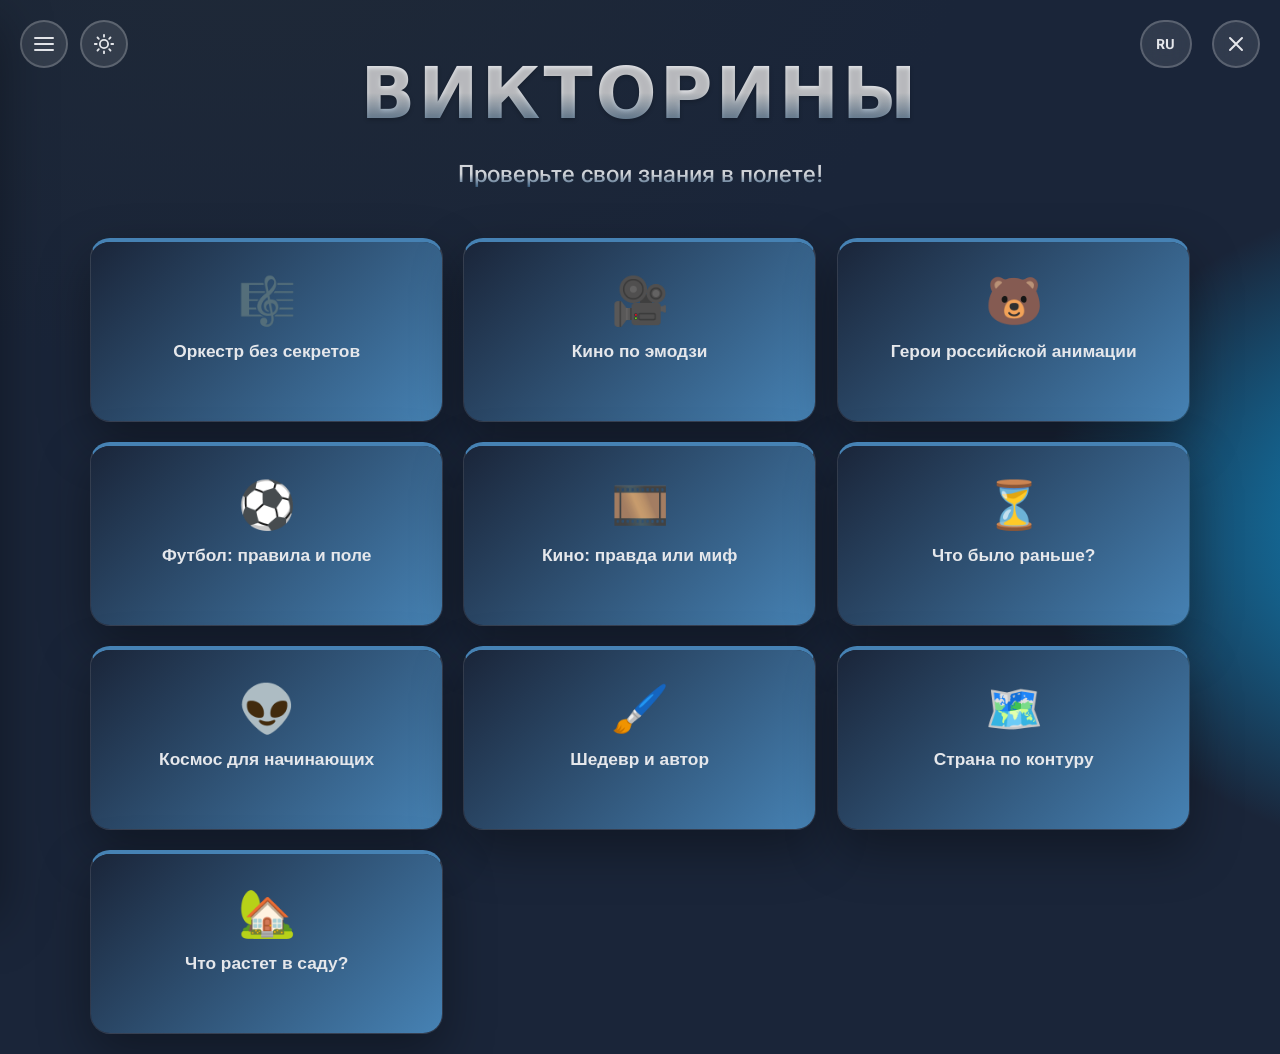
==== commit bea33747: "Светлая версия" ====
--- a/index.html
+++ b/index.html
@@ -5,8 +5,9 @@
     <meta name="viewport" content="width=device-width, initial-scale=1.0">
     <meta name="description" content="Викторины- проверьте свои знания в полете">
     <meta name="theme-color" content="#1a2539">
-    <title>Викторины</title>
+    <title>Quiz</title>
     <link rel="stylesheet" href="css/style.css">
+    <link rel="stylesheet" href="css/style_light.css">
 </head>
 <body>
     <!-- Бургер-кнопка: открывает меню выбора темы -->
--- a/css/style.css
+++ b/css/style.css
@@ -62,6 +62,10 @@
     width: 100%;
     max-width: 920px;
     position: relative;
+    display: flex;
+    flex-direction: column;
+    min-height: calc(100vh - 40px);
+    min-height: calc(100dvh - 40px);
 }
 
 .screen {
@@ -188,6 +192,91 @@
 }
 
 /* ============================================
+   КНОПКА СМЕНЫ ТЕМЫ (справа от бургера, создаётся в app.js при CONFIG.themeSwitcher = true)
+   ============================================ */
+.theme-toggle {
+    position: fixed;
+    top: 20px;
+    left: 80px;
+    width: 48px;
+    height: 48px;
+    border-radius: 50%;
+    background: rgba(255, 255, 255, 0.1);
+    backdrop-filter: blur(10px);
+    border: 2px solid rgba(255, 255, 255, 0.2);
+    color: var(--text);
+    cursor: pointer;
+    transition: var(--transition);
+    display: flex;
+    align-items: center;
+    justify-content: center;
+    z-index: 1000;
+}
+
+.theme-toggle:hover {
+    background: rgba(0, 206, 209, 0.15);
+    border-color: var(--accent);
+    color: var(--accent);
+    transform: rotate(-20deg);
+}
+
+/* Иконки из images/svg подключены маской: так они красятся цветом кнопки (color) в обеих темах и при наведении */
+.theme-toggle__icon {
+    display: block;
+    width: 22px;
+    height: 22px;
+    background-color: currentColor;
+    -webkit-mask: center / contain no-repeat;
+    mask: center / contain no-repeat;
+}
+
+.theme-toggle__sun {
+    -webkit-mask-image: url('../images/svg/sun.svg');
+    mask-image: url('../images/svg/sun.svg');
+}
+
+.theme-toggle__moon {
+    -webkit-mask-image: url('../images/svg/moon.svg');
+    mask-image: url('../images/svg/moon.svg');
+}
+
+/* В тёмной теме показываем солнце (включить светлую) */
+.theme-toggle__moon {
+    display: none;
+}
+
+.theme-toggle--hidden {
+    opacity: 0;
+    visibility: hidden;
+    pointer-events: none;
+}
+
+/* Пока меняется тема (класс ставит Theme.apply в app.js), все цвета переключаются сразу, без transition */
+html.theme-switching *,
+html.theme-switching *::before,
+html.theme-switching *::after {
+    transition: none !important;
+}
+
+@media (max-width: 480px) {
+    .theme-toggle {
+        width: 44px;
+        height: 44px;
+        top: 12px;
+        left: 64px;
+    }
+}
+
+@media (max-width: 360px) {
+    .theme-toggle {
+        width: 40px;
+        height: 40px;
+        top: 10px;
+        left: 58px;
+    }
+}
+
+/* ============================================
    ВЫДВИЖНОЕ МЕНЮ ВЫБОРА ТЕМЫ
    ============================================ */
 .theme-drawer-overlay {
@@ -655,11 +744,15 @@
    ============================================ */
 #quiz-screen {
     background: linear-gradient(180deg, rgba(255,255,255,.06), rgba(255,255,255,.03));
-    backdrop-filter: blur(8px);
     border: 1px solid rgba(255, 255, 255, 0.08);
     border-radius: var(--border-radius);
     padding: 40px;
     box-shadow: var(--shadow);
+}
+
+
+#quiz-screen.screen.active {
+    margin: auto 0;
 }
 
 .quiz-header {
@@ -701,22 +794,24 @@
     margin-bottom: 24px;
 }
 
+/* Все картинки вопросов 1280x320: место под них резервируется сразу (aspect-ratio),
+   чтобы текст вопроса не сдвигался после загрузки. Без тени и без transition по opacity:
+   картинка не должна становиться отдельным композитным слоем, который перекрывает текст, —
+   иначе iOS Safari во время анимации появления экрана не дорисовывает строку вопроса.
+   Плавность даёт исчезающий поверх неё плейсхолдер */
 .question-image {
     width: 100%;
     max-width: 100%;
     height: auto;
+    aspect-ratio: auto 4 / 1;
     max-height: 400px;
     object-fit: contain;
     border-radius: 16px;
     display: block;
     margin: 0 auto;
-    box-shadow: 0 10px 40px rgba(0, 0, 0, 0.3);
     border: 2px solid rgba(255, 255, 255, 0.1);
-    /* Плавное появление изображения */
-    transition: opacity 0.5s ease;
-    position: relative;
-    z-index: 1;
-}
+}
+
 
 .question {
     font-size: 1.6em;
@@ -724,6 +819,7 @@
     line-height: 1.5;
     color: var(--text);
     font-weight: 600;
+    transform: translateZ(0);
 }
 
 .answers {
@@ -751,8 +847,6 @@
     overflow-wrap: break-word;
     white-space: normal;
     line-height: 1.4;
-    will-change: transform;
-    transform: translateZ(0);
 }
 
 .answer-btn::before {
@@ -813,8 +907,6 @@
     gap: 8px;
     justify-content: center;
     min-height: 48px;
-    will-change: transform;
-    transform: translateZ(0);
 }
 
 .btn-primary {
@@ -827,7 +919,7 @@
 
 .btn-primary.active {
     background: linear-gradient(90deg, var(--accent), var(--accent-2));
-    color: #0f172a;
+    color: #e4e6ea;
     cursor: pointer;
 }
 
@@ -934,9 +1026,9 @@
 /* ============================================
    ЭКРАН РЕЗУЛЬТАТОВ
    ============================================ */
+/* Без backdrop-filter — по той же причине, что и у #quiz-screen */
 #results-screen {
     background: linear-gradient(180deg, rgba(255,255,255,.06), rgba(255,255,255,.03));
-    backdrop-filter: blur(8px);
     border: 1px solid rgba(255, 255, 255, 0.08);
     border-radius: var(--border-radius);
     padding: 48px 40px;
@@ -2246,9 +2338,7 @@
     max-width: 100%;
 }
 
-.category-btn,
-.answer-btn,
-.btn {
+.category-btn {
     will-change: transform;
 }
 
@@ -2290,7 +2380,6 @@
 .question-image-wrapper {
     position: relative;
     width: 100%;
-    min-height: 300px;
     display: flex;
     align-items: center;
     justify-content: center;
@@ -2336,10 +2425,6 @@
         height: 52px;
         font-size: 1.1em;
     }
-
-    .question-image-wrapper {
-        min-height: 150px;
-    }
 }
 
 @media (max-width: 480px) {
@@ -2347,10 +2432,6 @@
         width: 48px;
         height: 48px;
         font-size: 1em;
-    }
-
-    .question-image-wrapper {
-        min-height: 80px;
     }
 }
 
--- a/css/style_light.css
+++ b/css/style_light.css
@@ -0,0 +1,361 @@
+html[data-theme="light"] {
+    --bg: #eef4fa;
+    --card: #ffffff;
+    --muted: #64748b;
+    --text: #0f172a;
+    --accent: #00b8c4;
+    --accent-2: #4682b4;
+    --ok: #059669;
+    --err: #dc2626;
+    --shadow: 0 10px 30px rgba(15, 40, 80, 0.08);
+
+    --light-accent-text: #0e7490;
+    --light-accent-bg: #e0f7f8;
+    --light-line: #dce6f0;
+    --light-line-strong: #cbd5e1;
+    --light-surface: #f5f8fb;
+    --light-hover: #f1f5f9;
+
+    /* Основные цвета светлой темы (как у кружков «Вопросов» и «Возраст»): плашки, круглые кнопки, заголовок и подзаголовок */
+    --light-main-bg: #e6f4f8;
+    --light-main-bg-strong: #d6eef4;
+    --light-main-line: #cdebf0;
+    --light-main-accent: #3aa7b9;
+    --light-main-text: #0e7490;
+    color-scheme: light;
+}
+
+html[data-theme="light"] body {
+    background: radial-gradient(1200px 800px at 20% -10%, #ffffff 0, transparent 60%),
+                radial-gradient(1000px 700px at 120% 50%, #cfe8f6 0, transparent 50%),
+                var(--bg);
+}
+
+/* ============================================
+   КРУГЛЫЕ КНОПКИ В ШАПКЕ
+   ============================================ */
+html[data-theme="light"] .exit-btn,
+html[data-theme="light"] .burger-btn,
+html[data-theme="light"] .theme-toggle,
+html[data-theme="light"] .language-selector__toggle {
+    background: var(--light-main-bg);
+    backdrop-filter: none;
+    border-color: var(--light-main-line);
+    color: var(--light-main-text);
+    box-shadow: 0 2px 8px rgba(14, 116, 144, 0.08);
+}
+
+html[data-theme="light"] .exit-btn:hover {
+    background: #fee2e2;
+    border-color: var(--err);
+    color: var(--err);
+}
+
+html[data-theme="light"] .burger-btn:hover,
+html[data-theme="light"] .burger-btn--active,
+html[data-theme="light"] .theme-toggle:hover,
+html[data-theme="light"] .language-selector__toggle:hover,
+html[data-theme="light"] .language-selector--open .language-selector__toggle {
+    background: var(--light-main-bg-strong);
+    border-color: var(--light-main-accent);
+    color: var(--light-main-text);
+}
+
+html[data-theme="light"] .burger-btn__line {
+    background: var(--light-main-text);
+}
+
+html[data-theme="light"] .burger-btn:hover .burger-btn__line,
+html[data-theme="light"] .burger-btn--active .burger-btn__line {
+    background: var(--light-main-accent);
+}
+
+/* В светлой теме показываем луну (включить тёмную) */
+html[data-theme="light"] .theme-toggle__moon {
+    display: block;
+}
+
+html[data-theme="light"] .theme-toggle__sun {
+    display: none;
+}
+
+/* ============================================
+   МЕНЮ ТЕМ И ВЫБОР ЯЗЫКА
+   ============================================ */
+html[data-theme="light"] .theme-drawer-overlay {
+    background: rgba(15, 23, 42, 0.35);
+}
+
+html[data-theme="light"] .theme-drawer {
+    border-right-color: var(--light-line);
+}
+
+html[data-theme="light"] .theme-drawer__close {
+    background: var(--light-surface);
+    border-color: var(--light-line);
+}
+
+html[data-theme="light"] .theme-drawer__close:hover {
+    background: #fee2e2;
+    border-color: var(--err);
+}
+
+html[data-theme="light"] .theme-drawer__item:hover,
+html[data-theme="light"] .language-option:hover {
+    background: var(--light-hover);
+}
+
+html[data-theme="light"] .theme-drawer__item--active,
+html[data-theme="light"] .language-option--active {
+    background: var(--light-accent-bg);
+    color: var(--light-accent-text);
+}
+
+html[data-theme="light"] .language-selector__dropdown {
+    border-color: var(--light-line);
+}
+
+html[data-theme="light"] .language-option__code {
+    color: #94a3b8;
+}
+
+html[data-theme="light"] .language-option--active .language-option__code,
+html[data-theme="light"] .language-option__check {
+    color: var(--light-accent-text);
+}
+
+/* ============================================
+   ГЛАВНЫЙ ЭКРАН
+   ============================================ */
+html[data-theme="light"] .main-title {
+    background: linear-gradient(
+        to bottom,
+        var(--light-main-text) 50%,
+        rgba(58, 167, 185, 0.6) 100%
+    );
+    -webkit-background-clip: text;
+    background-clip: text;
+    text-shadow: none;
+}
+
+html[data-theme="light"] .subtitle {
+    background: linear-gradient(
+        to bottom,
+        var(--light-main-text) 50%,
+        rgba(58, 167, 185, 0.7) 100%
+    );
+    -webkit-background-clip: text;
+    background-clip: text;
+}
+
+html[data-theme="light"] .category-btn {
+    background: var(--light-main-bg);
+    backdrop-filter: none;
+    border-color: var(--light-main-line);
+    /* Без цветной верхней полосы: верхняя граница как остальные. Её цвет app.js пишет
+       в inline-style плашки (color из categories.js), поэтому перекрыть можно только через !important */
+    border-top-width: 1px;
+    border-top-color: var(--light-main-line) !important;
+    box-shadow: 0 10px 30px rgba(14, 116, 144, 0.07);
+}
+
+html[data-theme="light"] .category-btn::before {
+    background: linear-gradient(135deg, #f0f9fb, var(--light-main-bg));
+}
+
+html[data-theme="light"] .category-btn__title {
+    color: var(--light-main-text);
+}
+
+html[data-theme="light"] .category-btn:hover {
+    border-color: var(--light-main-accent);
+    border-top-color: var(--light-main-accent) !important;
+    box-shadow: 0 14px 32px rgba(14, 116, 144, 0.14);
+}
+
+html[data-theme="light"] .category-btn__difficulty {
+    color: var(--muted);
+}
+
+html[data-theme="light"] .category-btn__divider,
+html[data-theme="light"] .category-info-divider {
+    background: linear-gradient(90deg,
+        transparent,
+        rgba(15, 23, 42, 0.12) 20%,
+        rgba(15, 23, 42, 0.12) 80%,
+        transparent);
+}
+
+html[data-theme="light"] .new-badge {
+    background-color: #ccf5f7;
+    color: var(--light-accent-text);
+}
+
+/* ============================================
+   КАРТОЧКИ ЭКРАНОВ
+   ============================================ */
+html[data-theme="light"] .category-info-content,
+html[data-theme="light"] #quiz-screen,
+html[data-theme="light"] #results-screen,
+html[data-theme="light"] .modal-content {
+    background: #ffffff;
+    backdrop-filter: none;
+    border-color: var(--light-line);
+}
+
+html[data-theme="light"] .info-stat-value {
+    color: var(--light-accent-text);
+}
+
+html[data-theme="light"] .info-stat-circle {
+    background: var(--light-main-bg);
+    color: var(--light-main-text);
+    border-color: var(--light-main-line);
+    box-shadow: none;
+}
+
+/* ============================================
+   ЭКРАН ВИКТОРИНЫ
+   ============================================ */
+html[data-theme="light"] .progress-bar {
+    background: #e2e8f0;
+}
+
+html[data-theme="light"] .question-image {
+    border-color: rgba(15, 23, 42, 0.08);
+}
+
+html[data-theme="light"] .question-image-placeholder {
+    background: var(--light-hover);
+}
+
+html[data-theme="light"] .placeholder-spinner {
+    border-color: rgba(15, 23, 42, 0.1);
+    border-top-color: var(--accent);
+}
+
+html[data-theme="light"] .answer-btn {
+    background: var(--light-surface);
+    border-color: var(--light-line);
+}
+
+html[data-theme="light"] .answer-btn:hover:not(.disabled) {
+    background: #eef6fa;
+    border-color: var(--light-main-accent);
+}
+
+html[data-theme="light"] .answer-btn::before {
+    background: var(--light-main-accent);
+}
+
+html[data-theme="light"] .answer-btn.selected {
+    background: var(--light-main-bg);
+    color: var(--light-main-text);
+    border-color: var(--light-main-accent);
+}
+
+/* ============================================
+   КНОПКИ
+   ============================================ */
+html[data-theme="light"] .btn-primary {
+    background: #e2e8f0;
+    color: #94a3b8;
+    border-color: transparent;
+}
+
+/* Активная основная кнопка — на тон темнее выбранного ответа, в той же основной палитре */
+html[data-theme="light"] .btn-primary.active {
+    background: var(--light-main-bg-strong);
+    color: var(--light-main-text);
+    border-color: var(--light-main-accent);
+}
+
+html[data-theme="light"] .btn-primary.active:hover {
+    background: #c6e6ee;
+}
+
+html[data-theme="light"] .btn-back,
+html[data-theme="light"] .btn-secondary {
+    background: #ffffff;
+    color: var(--text);
+    border-color: var(--light-line-strong);
+}
+
+html[data-theme="light"] .btn-back:hover {
+    background: var(--light-hover);
+    border-color: var(--accent);
+}
+
+html[data-theme="light"] .btn-secondary:hover {
+    background: var(--light-hover);
+    border-color: #94a3b8;
+}
+
+/* ============================================
+   ЭКРАН РЕЗУЛЬТАТОВ
+   ============================================ */
+html[data-theme="light"] .stat-card {
+    background: var(--light-surface);
+    border-color: var(--light-line);
+}
+
+html[data-theme="light"] .stat-card:hover {
+    box-shadow: 0 12px 24px rgba(15, 40, 80, 0.1);
+}
+
+html[data-theme="light"] .results-details {
+    background: #f8fafc;
+    border-color: var(--light-line);
+}
+
+html[data-theme="light"] .results-questions-list::-webkit-scrollbar-track {
+    background: rgba(15, 23, 42, 0.05);
+}
+
+html[data-theme="light"] .results-questions-list::-webkit-scrollbar-thumb {
+    background: rgba(15, 23, 42, 0.2);
+}
+
+html[data-theme="light"] .results-questions-list::-webkit-scrollbar-thumb:hover {
+    background: rgba(15, 23, 42, 0.3);
+}
+
+html[data-theme="light"] .results-question-item {
+    background: #ffffff;
+    border-color: var(--light-line);
+}
+
+html[data-theme="light"] .results-question-item:hover {
+    background: #f8fafc;
+}
+
+html[data-theme="light"] .question-header {
+    border-bottom-color: var(--light-line);
+}
+
+html[data-theme="light"] .question-status.correct {
+    background: rgba(16, 185, 129, 0.12);
+}
+
+html[data-theme="light"] .question-status.incorrect {
+    background: rgba(239, 68, 68, 0.1);
+}
+
+html[data-theme="light"] .answer-row {
+    background: var(--light-hover);
+}
+
+html[data-theme="light"] .correct-answer {
+    background: rgba(16, 185, 129, 0.1);
+}
+
+html[data-theme="light"] .explanation-row {
+    background: rgba(0, 184, 196, 0.1);
+}
+
+/* ============================================
+   МОДАЛЬНОЕ ОКНО ВЫХОДА
+   ============================================ */
+html[data-theme="light"] .modal {
+    background: rgba(15, 23, 42, 0.45);
+}
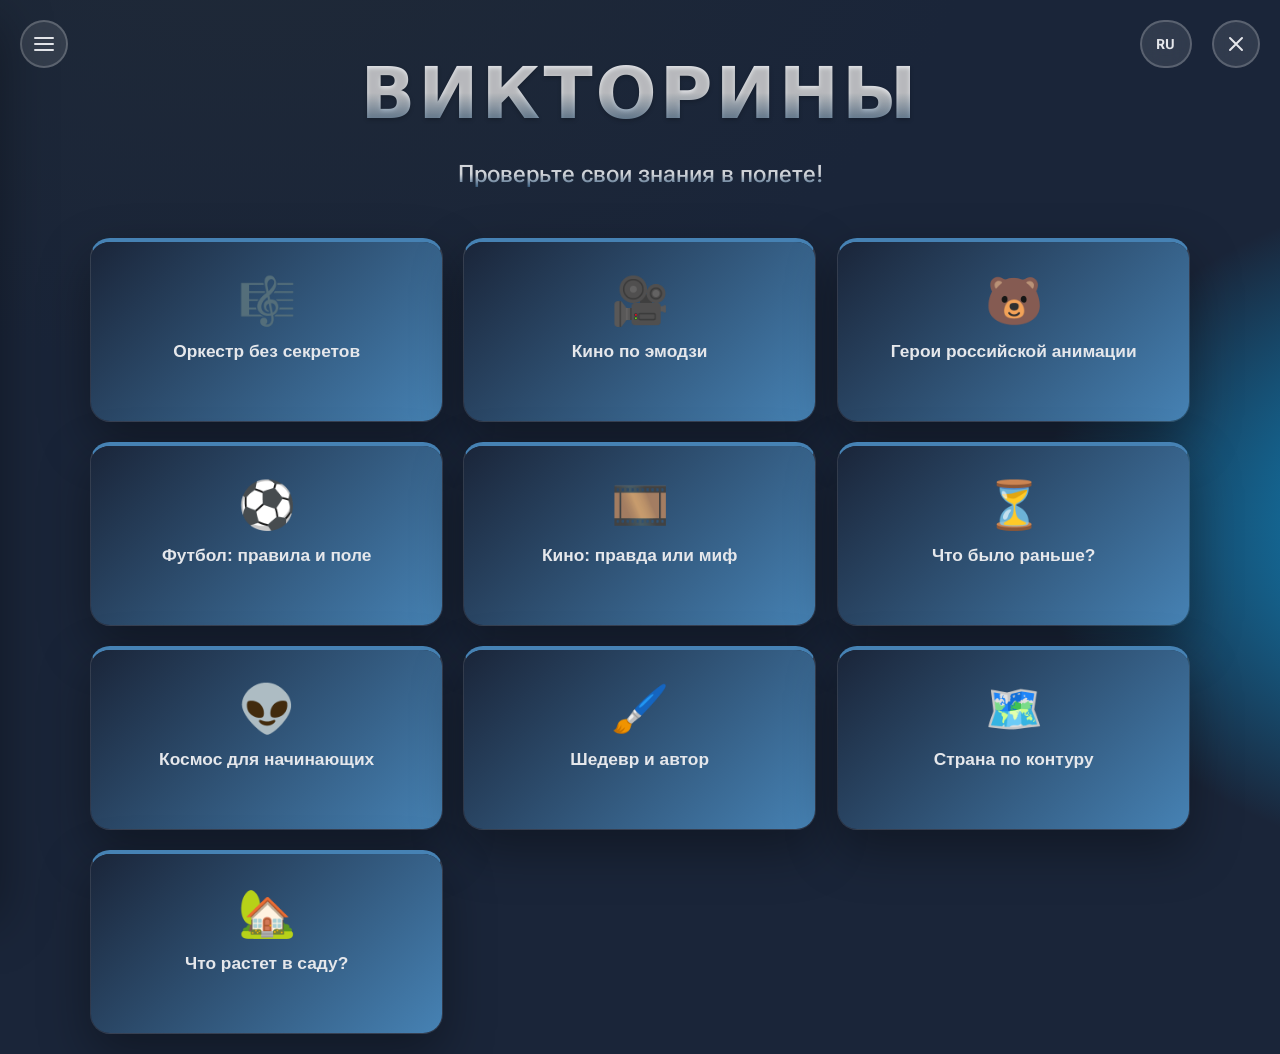
==== commit de89c617: "Подготовка к передаче проекта" ====
--- a/index.html
+++ b/index.html
@@ -11,14 +11,14 @@
 </head>
 <body>
     <!-- Бургер-кнопка: открывает меню выбора темы -->
-    <button class="burger-btn" id="burger-btn" data-i18n-aria-label="openThemeMenu" aria-haspopup="dialog" aria-expanded="false">
+    <button class="burger-btn" id="burger-btn" data-label="openThemeMenu" aria-haspopup="dialog" aria-expanded="false">
         <span class="burger-btn__line"></span>
         <span class="burger-btn__line"></span>
         <span class="burger-btn__line"></span>
     </button>
 
     <!-- Кнопка выхода/возврата на портал -->
-    <button class="exit-btn" id="exit-btn" data-i18n-aria-label="exitQuizAriaLabel">
+    <button class="exit-btn" id="exit-btn" data-label="exitQuizAriaLabel">
         <svg width="24" height="24" viewBox="0 0 24 24" fill="none" aria-hidden="true">
             <path d="M18 6L6 18M6 6L18 18" stroke="currentColor" stroke-width="2" stroke-linecap="round"/>
         </svg>
@@ -32,21 +32,21 @@
             id="language-selector-toggle"
             aria-haspopup="listbox"
             aria-expanded="false"
-            data-i18n-aria-label="chooseInterfaceLanguage"
+            data-label="chooseInterfaceLanguage"
         ></button>
-        <div class="language-selector__dropdown" id="language-selector-dropdown" role="listbox" data-i18n-aria-label="availableLanguages"></div>
+        <div class="language-selector__dropdown" id="language-selector-dropdown" role="listbox" data-label="availableLanguages"></div>
     </div>
 
     <!-- Выдвижное меню выбора темы -->
     <div class="theme-drawer-overlay" id="theme-drawer-overlay"></div>
     <div class="theme-drawer" id="theme-drawer" role="dialog" aria-modal="true" aria-labelledby="theme-drawer-title">
-        <button class="theme-drawer__close" id="theme-drawer-close" data-i18n-aria-label="closeMenu">
+        <button class="theme-drawer__close" id="theme-drawer-close" data-label="closeMenu">
             <svg width="20" height="20" viewBox="0 0 24 24" fill="none" aria-hidden="true">
                 <path d="M18 6L6 18M6 6L18 18" stroke="currentColor" stroke-width="2" stroke-linecap="round"/>
             </svg>
         </button>
-        <h2 class="theme-drawer__title" id="theme-drawer-title" data-i18n="chooseCategory"></h2>
-        <div class="theme-drawer__list" id="theme-drawer-list" role="listbox" data-i18n-aria-label="themesList">
+        <h2 class="theme-drawer__title" id="theme-drawer-title" data-text="chooseCategory"></h2>
+        <div class="theme-drawer__list" id="theme-drawer-list" role="listbox" data-label="themesList">
             <!-- Пункты меню генерируются из js/categories.js -->
         </div>
     </div>
@@ -56,8 +56,8 @@
         <div id="welcome-screen" class="screen active">
 
             <div class="logo">
-                <h1 class="main-title" data-i18n="mainTitle"></h1>
-                <p class="subtitle" data-i18n="subtitle"></p>
+                <h1 class="main-title" data-text="mainTitle"></h1>
+                <p class="subtitle" data-text="subtitle"></p>
             </div>
 
             <div class="category-selection">
@@ -78,11 +78,11 @@
 
                 <div class="category-info-stats">
                     <div class="info-stat-item">
-                        <span class="info-stat-label" data-i18n="questionsLabel"></span>
+                        <span class="info-stat-label" data-text="questionsLabel"></span>
                         <span class="info-stat-value info-stat-circle" id="category-info-questions">10</span>
                     </div>
                     <div class="info-stat-item">
-                        <span class="info-stat-label" data-i18n="ageLabel"></span>
+                        <span class="info-stat-label" data-text="ageLabel"></span>
                         <span class="info-stat-value info-stat-circle" id="category-info-age">12+</span>
                     </div>
                 </div>
@@ -92,10 +92,10 @@
                         <svg width="20" height="20" viewBox="0 0 24 24" fill="none" aria-hidden="true">
                             <path d="M19 12H5M5 12L12 19M5 12L12 5" stroke="currentColor" stroke-width="2" stroke-linecap="round" stroke-linejoin="round"/>
                         </svg>
-                        <span data-i18n="back"></span>
+                        <span data-text="back"></span>
                     </button>
                     <button class="btn btn-primary active" id="category-info-start">
-                        <span data-i18n="startQuiz"></span>
+                        <span data-text="startQuiz"></span>
                         <svg width="20" height="20" viewBox="0 0 24 24" fill="none" aria-hidden="true">
                             <path d="M5 12H19M19 12L12 5M19 12L12 19" stroke="currentColor" stroke-width="2" stroke-linecap="round" stroke-linejoin="round"/>
                         </svg>
@@ -107,12 +107,12 @@
         <!-- Экран викторины -->
         <div id="quiz-screen" class="screen">
             <div class="quiz-header">
-                <div class="progress-bar" role="progressbar" aria-valuemin="0" aria-valuemax="100" aria-valuenow="0" data-i18n-aria-label="quizProgressAriaLabel">
+                <div class="progress-bar" role="progressbar" aria-valuemin="0" aria-valuemax="100" aria-valuenow="0" data-label="quizProgressAriaLabel">
                     <div class="progress-fill" id="progress-fill"></div>
                 </div>
                 <div class="quiz-info">
                     <span class="question-counter">
-                        <span data-i18n="questionWord"></span> <span id="current-question">1</span> <span data-i18n="ofWord"></span> <span id="total-questions">10</span>
+                        <span data-text="questionWord"></span> <span id="current-question">1</span> <span data-text="ofWord"></span> <span id="total-questions">10</span>
                     </span>
                 </div>
             </div>
@@ -122,18 +122,18 @@
 
                 <h2 class="question" id="question-text"></h2>
 
-                <div class="answers" id="answers-container" role="radiogroup" data-i18n-aria-label="answerOptionsAriaLabel"></div>
+                <div class="answers" id="answers-container" role="radiogroup" data-label="answerOptionsAriaLabel"></div>
 
                 <div class="quiz-controls">
                     <button id="back-btn" class="btn btn-back">
                         <svg width="20" height="20" viewBox="0 0 24 24" fill="none" aria-hidden="true">
                             <path d="M19 12H5M5 12L12 19M5 12L12 5" stroke="currentColor" stroke-width="2" stroke-linecap="round" stroke-linejoin="round"/>
                         </svg>
-                        <span data-i18n="back"></span>
+                        <span data-text="back"></span>
                     </button>
 
                     <button id="next-btn" class="btn btn-primary">
-                        <span data-i18n="next"></span>
+                        <span data-text="next"></span>
                         <svg width="20" height="20" viewBox="0 0 24 24" fill="none" aria-hidden="true">
                             <path d="M5 12H19M19 12L12 5M19 12L12 19" stroke="currentColor" stroke-width="2" stroke-linecap="round" stroke-linejoin="round"/>
                         </svg>
@@ -157,7 +157,7 @@
                         <div class="stat-card-icon">⭐</div>
                         <div class="stat-card-content">
                             <div class="stat-card-value" id="final-score">0</div>
-                            <div class="stat-card-label" data-i18n="scoreLabel"></div>
+                            <div class="stat-card-label" data-text="scoreLabel"></div>
                         </div>
                     </div>
 
@@ -165,7 +165,7 @@
                         <div class="stat-card-icon">📊</div>
                         <div class="stat-card-content">
                             <div class="stat-card-value" id="percentage">0%</div>
-                            <div class="stat-card-label" data-i18n="percentageLabel"></div>
+                            <div class="stat-card-label" data-text="percentageLabel"></div>
                         </div>
                     </div>
 
@@ -173,7 +173,7 @@
                         <div class="stat-card-icon">✓</div>
                         <div class="stat-card-content">
                             <div class="stat-card-value" id="correct-count">0</div>
-                            <div class="stat-card-label" data-i18n="correctLabel"></div>
+                            <div class="stat-card-label" data-text="correctLabel"></div>
                         </div>
                     </div>
 
@@ -181,14 +181,14 @@
                         <div class="stat-card-icon">✗</div>
                         <div class="stat-card-content">
                             <div class="stat-card-value" id="incorrect-count">0</div>
-                            <div class="stat-card-label" data-i18n="incorrectLabel"></div>
+                            <div class="stat-card-label" data-text="incorrectLabel"></div>
                         </div>
                     </div>
                 </div>
 
                 <!-- Детальная разбивка по вопросам -->
                 <div class="results-details">
-                    <h3 class="results-details-title" data-i18n="detailedBreakdownTitle"></h3>
+                    <h3 class="results-details-title" data-text="detailedBreakdownTitle"></h3>
                     <div class="results-questions-list" id="results-questions-list"></div>
                 </div>
 
@@ -198,14 +198,14 @@
                             <path d="M21 12C21 16.9706 16.9706 21 12 21C7.02944 21 3 16.9706 3 12C3 7.02944 7.02944 3 12 3C14.8273 3 17.35 4.30367 19 6.34267" stroke="currentColor" stroke-width="2" stroke-linecap="round"/>
                             <path d="M21 3V7H17" stroke="currentColor" stroke-width="2" stroke-linecap="round" stroke-linejoin="round"/>
                         </svg>
-                        <span data-i18n="playAgain"></span>
+                        <span data-text="playAgain"></span>
                     </button>
                     <button type="button" class="btn btn-secondary" id="change-category-btn">
                         <svg width="20" height="20" viewBox="0 0 24 24" fill="none" aria-hidden="true">
                             <path d="M9 5H7C5.89543 5 5 5.89543 5 7V19C5 20.1046 5.89543 21 7 21H17C18.1046 21 19 20.1046 19 19V7C19 5.89543 18.1046 5 17 5H15" stroke="currentColor" stroke-width="2"/>
                             <rect x="9" y="3" width="6" height="4" rx="1" stroke="currentColor" stroke-width="2"/>
                         </svg>
-                        <span data-i18n="chooseAnother"></span>
+                        <span data-text="chooseAnother"></span>
                     </button>
                 </div>
             </div>
@@ -216,10 +216,10 @@
     <div id="exit-modal" class="modal" role="dialog" aria-modal="true" aria-labelledby="exit-modal-title">
         <div class="modal-content">
             <div class="modal-icon" aria-hidden="true">⚠️</div>
-            <h3 class="modal-title" id="exit-modal-title" data-i18n="exitConfirmTitle"></h3>
+            <h3 class="modal-title" id="exit-modal-title" data-text="exitConfirmTitle"></h3>
             <div class="modal-actions">
-                <button class="btn btn-secondary" id="exit-cancel" data-i18n="exitNo"></button>
-                <button class="btn btn-primary active" id="exit-confirm" data-i18n="exitYes"></button>
+                <button class="btn btn-secondary" id="exit-cancel" data-text="exitNo"></button>
+                <button class="btn btn-primary active" id="exit-confirm" data-text="exitYes"></button>
             </div>
         </div>
     </div>
--- a/css/style.css
+++ b/css/style.css
@@ -1,6 +1,3 @@
-/* ============================================
-   ШРИФТЫ
-   ============================================ */
 @font-face {
     font-family: 'Roboto Flex';
     src: url('../fonts/RobotoFlexVariable.woff2') format('woff2-variations'),
@@ -11,9 +8,6 @@
     font-display: swap;
 }
 
-/* ============================================
-   БАЗОВЫЕ СТИЛИ И ПЕРЕМЕННЫЕ
-   ============================================ */
 * {
     margin: 0;
     padding: 0;
@@ -33,7 +27,6 @@
     --transition: all 0.3s ease;
     --shadow: 0 20px 50px rgba(0, 0, 0, 0.35);
 
-
     --transition-fast: 0.2s ease;
     --transition-normal: 0.3s ease;
     --transition-slow: 0.5s ease;
@@ -77,7 +70,6 @@
     display: block;
 }
 
-
 #category-info-screen.screen.active {
     display: flex;
     align-items: center;
@@ -96,9 +88,6 @@
     }
 }
 
-/* ============================================
-   КНОПКА ВЫХОДА
-   ============================================ */
 .exit-btn {
     position: fixed;
     top: 20px;
@@ -127,9 +116,6 @@
     transform: rotate(90deg);
 }
 
-/* ============================================
-   БУРГЕР-КНОПКА
-   ============================================ */
 .burger-btn {
     position: fixed;
     top: 20px;
@@ -191,9 +177,6 @@
     pointer-events: none;
 }
 
-/* ============================================
-   КНОПКА СМЕНЫ ТЕМЫ (справа от бургера, создаётся в app.js при CONFIG.themeSwitcher = true)
-   ============================================ */
 .theme-toggle {
     position: fixed;
     top: 20px;
@@ -213,14 +196,15 @@
     z-index: 1000;
 }
 
-.theme-toggle:hover {
-    background: rgba(0, 206, 209, 0.15);
-    border-color: var(--accent);
-    color: var(--accent);
-    transform: rotate(-20deg);
-}
-
-/* Иконки из images/svg подключены маской: так они красятся цветом кнопки (color) в обеих темах и при наведении */
+@media (hover: hover) {
+    .theme-toggle:hover {
+        background: rgba(0, 206, 209, 0.15);
+        border-color: var(--accent);
+        color: var(--accent);
+        transform: rotate(-20deg);
+    }
+}
+
 .theme-toggle__icon {
     display: block;
     width: 22px;
@@ -240,7 +224,6 @@
     mask-image: url('../images/svg/moon.svg');
 }
 
-/* В тёмной теме показываем солнце (включить светлую) */
 .theme-toggle__moon {
     display: none;
 }
@@ -251,7 +234,6 @@
     pointer-events: none;
 }
 
-/* Пока меняется тема (класс ставит Theme.apply в app.js), все цвета переключаются сразу, без transition */
 html.theme-switching *,
 html.theme-switching *::before,
 html.theme-switching *::after {
@@ -276,9 +258,6 @@
     }
 }
 
-/* ============================================
-   ВЫДВИЖНОЕ МЕНЮ ВЫБОРА ТЕМЫ
-   ============================================ */
 .theme-drawer-overlay {
     position: fixed;
     inset: 0;
@@ -421,9 +400,6 @@
     }
 }
 
-/* ============================================
-   СЕЛЕКТОР ЯЗЫКА
-   ============================================ */
 .language-selector {
     position: fixed;
     top: 20px;
@@ -581,10 +557,6 @@
     }
 }
 
-/* ============================================
-   ГЛАВНЫЙ ЭКРАН
-   ============================================ */
-
 .categories__empty {
     text-align: center;
     opacity: 0.7;
@@ -598,7 +570,6 @@
     grid-template-columns: repeat(2, 1fr);
     gap: 16px;
 }
-
 
 .category-btn {
     background: linear-gradient(180deg, rgba(255,255,255,.06), rgba(255,255,255,.02));
@@ -662,9 +633,6 @@
     box-shadow: 0 15px 40px rgba(224, 255, 255, 0.3);
 }
 
-/* ============================================
-   ЭКРАН ИНФОРМАЦИИ О КАТЕГОРИИ
-   ============================================ */
 .category-info-content {
     background: linear-gradient(180deg, rgba(255,255,255,.06), rgba(255,255,255,.03));
     backdrop-filter: blur(8px);
@@ -739,9 +707,6 @@
     justify-content: center;
 }
 
-/* ============================================
-   ЭКРАН ВИКТОРИНЫ
-   ============================================ */
 #quiz-screen {
     background: linear-gradient(180deg, rgba(255,255,255,.06), rgba(255,255,255,.03));
     border: 1px solid rgba(255, 255, 255, 0.08);
@@ -749,7 +714,6 @@
     padding: 40px;
     box-shadow: var(--shadow);
 }
-
 
 #quiz-screen.screen.active {
     margin: auto 0;
@@ -794,11 +758,6 @@
     margin-bottom: 24px;
 }
 
-/* Все картинки вопросов 1280x320: место под них резервируется сразу (aspect-ratio),
-   чтобы текст вопроса не сдвигался после загрузки. Без тени и без transition по opacity:
-   картинка не должна становиться отдельным композитным слоем, который перекрывает текст, —
-   иначе iOS Safari во время анимации появления экрана не дорисовывает строку вопроса.
-   Плавность даёт исчезающий поверх неё плейсхолдер */
 .question-image {
     width: 100%;
     max-width: 100%;
@@ -811,7 +770,6 @@
     margin: 0 auto;
     border: 2px solid rgba(255, 255, 255, 0.1);
 }
-
 
 .question {
     font-size: 1.6em;
@@ -950,10 +908,6 @@
     border-color: rgba(255, 255, 255, 0.3);
 }
 
-/* ============================================
-   ПЛАШКА "NEW" ДЛЯ КАТЕГОРИЙ
-   ============================================ */
-
 .new-badge {
     position: absolute;
     top: 12px;
@@ -986,7 +940,6 @@
     }
 }
 
-/* Адаптивность для плашки */
 @media (max-width: 767px) {
     .new-badge {
         font-size: 11px;
@@ -1023,10 +976,6 @@
     }
 }
 
-/* ============================================
-   ЭКРАН РЕЗУЛЬТАТОВ
-   ============================================ */
-/* Без backdrop-filter — по той же причине, что и у #quiz-screen */
 #results-screen {
     background: linear-gradient(180deg, rgba(255,255,255,.06), rgba(255,255,255,.03));
     border: 1px solid rgba(255, 255, 255, 0.08);
@@ -1035,8 +984,6 @@
     box-shadow: var(--shadow);
 }
 
-
-
 .results-header {
     margin-bottom: 40px;
     text-align: center;
@@ -1082,7 +1029,6 @@
     margin: 0 auto;
 }
 
-/* КАРТОЧКИ СТАТИСТИКИ */
 .results-stats-grid {
     display: grid;
     grid-template-columns: repeat(4, 1fr);
@@ -1130,30 +1076,32 @@
 }
 
 .stat-card-icon {
-    width: 56px;
-    height: 56px;
-    border-radius: 12px;
+    width: 40px;
+    height: 40px;
+    border-radius: 10px;
     display: flex;
     align-items: center;
     justify-content: center;
-    font-size: 1.8em;
+    font-size: 1.2em;
     flex-shrink: 0;
 }
 
 .stat-card-score .stat-card-icon {
-    background: linear-gradient(135deg, #fbbf24, #f59e0b);
+    background: rgba(251, 191, 36, 0.16);
 }
 
 .stat-card-correct .stat-card-icon {
-    background: linear-gradient(135deg, #10b981, #059669);
+    background: rgba(16, 185, 129, 0.16);
+    color: var(--ok);
 }
 
 .stat-card-incorrect .stat-card-icon {
-    background: linear-gradient(135deg, #ef4444, #dc2626);
+    background: rgba(239, 68, 68, 0.16);
+    color: var(--err);
 }
 
 .stat-card-percentage .stat-card-icon {
-    background: linear-gradient(135deg, #3b82f6, #2563eb);
+    background: rgba(59, 130, 246, 0.18);
 }
 
 .stat-card-content {
@@ -1175,12 +1123,11 @@
     letter-spacing: 0.5px;
 }
 
-/* ДЕТАЛЬНАЯ РАЗБИВКА */
 .results-details {
     background: rgba(255, 255, 255, 0.03);
     border: 1px solid rgba(255, 255, 255, 0.08);
     border-radius: 16px;
-    padding: 24px;
+    padding: 20px 18px;
     margin-bottom: 32px;
 }
 
@@ -1195,7 +1142,7 @@
 .results-questions-list {
     display: flex;
     flex-direction: column;
-    gap: 16px;
+    gap: 0;
     max-height: 500px;
     overflow-y: auto;
     padding-right: 8px;
@@ -1219,12 +1166,9 @@
     background: rgba(255, 255, 255, 0.3);
 }
 
-/* КАРТОЧКА ВОПРОСА */
 .results-question-item {
-    background: rgba(255, 255, 255, 0.04);
-    border: 1px solid rgba(255, 255, 255, 0.1);
-    border-radius: 12px;
-    padding: 20px;
+    border-bottom: 1px solid rgba(255, 255, 255, 0.08);
+    padding: 16px 0;
     transition: var(--transition);
     animation: fadeInLeft 0.4s ease forwards;
     opacity: 0;
@@ -1249,19 +1193,20 @@
     }
 }
 
-.results-question-item:hover {
-    background: rgba(255, 255, 255, 0.06);
-    transform: translateX(4px);
-}
-
+.results-question-item:first-child {
+    padding-top: 0;
+}
+
+.results-question-item:last-child {
+    border-bottom: none;
+    padding-bottom: 0;
+}
 
 .question-header {
     display: flex;
     justify-content: space-between;
     align-items: center;
-    margin-bottom: 12px;
-    padding-bottom: 12px;
-    border-bottom: 1px solid rgba(255, 255, 255, 0.08);
+    margin-bottom: 8px;
 }
 
 .question-number {
@@ -1297,7 +1242,6 @@
     margin-bottom: 16px;
     font-weight: 500;
 }
-
 
 .answers-container {
     display: flex;
@@ -1328,8 +1272,6 @@
     line-height: 1.4;
 }
 
-
-
 .correct-answer {
 
     background: rgba(16, 185, 129, 0.08);
@@ -1365,9 +1307,6 @@
     flex-wrap: wrap;
 }
 
-/* ============================================
-   МОДАЛЬНОЕ ОКНО ВЫХОДА
-   ============================================ */
 .modal {
     display: none;
     position: fixed;
@@ -1434,10 +1373,6 @@
     min-width: 100px;
 }
 
-/* ============================================
-   АДАПТИВНОСТЬ
-   ============================================ */
-
 @media (min-width: 650px) {
     .categories {
         grid-template-columns: repeat(3, 1fr);
@@ -1445,12 +1380,6 @@
     }
 }
 
-/*
- * До 649px включительно — 2 колонки. Отдельный блок (а не часть общего
- * max-width: 767px ниже), чтобы явно не пересекаться с min-width: 650px
- * выше: без чёткой границы на 649/650 браузер каскадно применял бы то
- * правило, что идёт позже в файле, независимо от смысла.
- */
 @media (max-width: 649px) {
     .categories {
         grid-template-columns: repeat(2, 1fr);
@@ -1560,9 +1489,9 @@
     }
 
     .stat-card-icon {
-        width: 52px;
-        height: 52px;
-        font-size: 1.7em;
+        width: 40px;
+        height: 40px;
+        font-size: 1.2em;
     }
 
     .stat-card-value {
@@ -1590,7 +1519,7 @@
     }
 
     .results-details {
-        padding: 20px;
+        padding: 20px 18px;
         margin-bottom: 28px;
     }
 
@@ -1604,7 +1533,7 @@
     }
 
     .results-question-item {
-        padding: 16px;
+        padding: 16px 0;
     }
 
     .question-header {
@@ -1640,7 +1569,6 @@
         font-size: 0.9em;
     }
 
-
     .explanation-row {
         flex-direction: row;
         align-items: flex-start;
@@ -1703,8 +1631,6 @@
         font-size: 0.98em;
     }
 
-
-
     .info-stat-value {
         font-size: 1.3em;
     }
@@ -1792,9 +1718,9 @@
     }
 
     .stat-card-icon {
-        width: 46px;
-        height: 46px;
-        font-size: 1.5em;
+        width: 36px;
+        height: 36px;
+        font-size: 1.1em;
     }
 
     .stat-card-value {
@@ -1806,7 +1732,7 @@
     }
 
     .results-details {
-        padding: 18px;
+        padding: 18px 14px;
         margin-bottom: 24px;
     }
 
@@ -1820,15 +1746,13 @@
     }
 
     .results-question-item {
-        padding: 14px;
-    }
-
+        padding: 14px 0;
+    }
 
     .question-header {
         flex-direction: row;
         align-items: center;
         gap: 6px;
-        padding-bottom: 10px;
         text-align: left;
     }
 
@@ -2008,9 +1932,9 @@
     }
 
     .stat-card-icon {
-        width: 42px;
-        height: 42px;
-        font-size: 1.4em;
+        width: 34px;
+        height: 34px;
+        font-size: 1.05em;
     }
 
     .stat-card-value {
@@ -2022,7 +1946,7 @@
     }
 
     .results-details {
-        padding: 16px;
+        padding: 16px 12px;
         margin-bottom: 20px;
     }
 
@@ -2036,9 +1960,8 @@
     }
 
     .results-question-item {
-        padding: 12px;
-    }
-
+        padding: 12px 0;
+    }
 
     .question-header {
         flex-direction: row;
@@ -2119,13 +2042,6 @@
     }
 }
 
-/*
- * Строго до 300px — одна колонка (карточки в два столбца слишком тесные
- * на настолько узких экранах). Диапазон 300–320px использует блок выше
- * (2 колонки). Этот блок идёт позже в файле специально, чтобы его
- * узкий диапазон (max-width: 299px) выигрывал каскад у более широкого
- * блока (max-width: 320px) на пересечении условий.
- */
 @media (max-width: 299px) {
     .categories {
         grid-template-columns: 1fr;
@@ -2243,9 +2159,9 @@
     }
 
     .stat-card-icon {
-        width: 36px;
-        height: 36px;
-        font-size: 1.2em;
+        width: 32px;
+        height: 32px;
+        font-size: 1em;
     }
 
     .stat-card-value {
@@ -2257,7 +2173,7 @@
     }
 
     .results-details {
-        padding: 16px;
+        padding: 14px 12px;
         margin-bottom: 16px;
     }
 
@@ -2271,7 +2187,7 @@
     }
 
     .results-question-item {
-        padding: 10px;
+        padding: 10px 0;
     }
 
     .question-header {
@@ -2310,12 +2226,6 @@
     }
 }
 
-/*
- * Landscape-ориентация на широких экранах (от 650px) — тоже можно
- * уместить 3 колонки, а не 2. Идёт сразу после общего landscape-блока
- * выше (переопределяет только .categories), чтобы выиграть каскад
- * именно для сочетания "landscape + широкий экран".
- */
 @media (min-width: 650px) and (max-height: 600px) and (orientation: landscape) {
     .categories {
         grid-template-columns: repeat(3, 1fr);
@@ -2349,8 +2259,6 @@
         transition-duration: 0.01ms !important;
     }
 }
-
-
 
 .category-btn__difficulty {
     font-size: 0.85em;
@@ -2360,8 +2268,6 @@
     z-index: 1;
     margin-top: 4px;
 }
-
-
 
 .info-stat-age {
     display: inline-flex;
@@ -2376,7 +2282,6 @@
     font-size: 1.2em;
 }
 
-
 .question-image-wrapper {
     position: relative;
     width: 100%;
@@ -2384,7 +2289,6 @@
     align-items: center;
     justify-content: center;
 }
-
 
 .question-image-placeholder {
     position: absolute;
@@ -2418,7 +2322,6 @@
     opacity: 0.3;
 }
 
-
 @media (max-width: 767px) {
     .info-stat-age {
         width: 52px;
@@ -2434,11 +2337,6 @@
         font-size: 1em;
     }
 }
-
-/* ============================================
-   Черта, сложность, круги
-   ============================================ */
-
 
 .category-btn__divider {
     height: 1px;
@@ -2452,7 +2350,6 @@
     position: relative;
     z-index: 1;
 }
-
 
 .info-stat-circle {
     display: inline-flex;
@@ -2469,10 +2366,6 @@
     box-shadow: 0 4px 12px rgba(0, 0, 0, 0.2);
 }
 
-/* ============================================
-   АДАПТИВНОСТЬ
-   ============================================ */
-
 @media (max-width: 767px) {
     .category-btn__difficulty {
         font-size: 0.88em;
@@ -2542,10 +2435,6 @@
         font-size: 1em;
     }
 }
-
-/* ============================================
-   Заголовок "ВИКТОРИНЫ"
-   ============================================ */
 
 .logo {
     text-align: center;
@@ -2598,10 +2487,6 @@
     }
 }
 
-/* ============================================
-   АДАПТИВНОСТЬ ДЛЯ ЗАГОЛОВКА
-   ============================================ */
-
 @media (max-width: 768px) {
     .logo {
         margin-bottom: 40px;
--- a/css/style_light.css
+++ b/css/style_light.css
@@ -16,7 +16,6 @@
     --light-surface: #f5f8fb;
     --light-hover: #f1f5f9;
 
-    /* Основные цвета светлой темы (как у кружков «Вопросов» и «Возраст»): плашки, круглые кнопки, заголовок и подзаголовок */
     --light-main-bg: #e6f4f8;
     --light-main-bg-strong: #d6eef4;
     --light-main-line: #cdebf0;
@@ -31,9 +30,6 @@
                 var(--bg);
 }
 
-/* ============================================
-   КРУГЛЫЕ КНОПКИ В ШАПКЕ
-   ============================================ */
 html[data-theme="light"] .exit-btn,
 html[data-theme="light"] .burger-btn,
 html[data-theme="light"] .theme-toggle,
@@ -53,7 +49,6 @@
 
 html[data-theme="light"] .burger-btn:hover,
 html[data-theme="light"] .burger-btn--active,
-html[data-theme="light"] .theme-toggle:hover,
 html[data-theme="light"] .language-selector__toggle:hover,
 html[data-theme="light"] .language-selector--open .language-selector__toggle {
     background: var(--light-main-bg-strong);
@@ -70,7 +65,14 @@
     background: var(--light-main-accent);
 }
 
-/* В светлой теме показываем луну (включить тёмную) */
+@media (hover: hover) {
+    html[data-theme="light"] .theme-toggle:hover {
+        background: var(--light-main-bg-strong);
+        border-color: var(--light-main-accent);
+        color: var(--light-main-text);
+    }
+}
+
 html[data-theme="light"] .theme-toggle__moon {
     display: block;
 }
@@ -79,9 +81,6 @@
     display: none;
 }
 
-/* ============================================
-   МЕНЮ ТЕМ И ВЫБОР ЯЗЫКА
-   ============================================ */
 html[data-theme="light"] .theme-drawer-overlay {
     background: rgba(15, 23, 42, 0.35);
 }
@@ -124,9 +123,6 @@
     color: var(--light-accent-text);
 }
 
-/* ============================================
-   ГЛАВНЫЙ ЭКРАН
-   ============================================ */
 html[data-theme="light"] .main-title {
     background: linear-gradient(
         to bottom,
@@ -152,8 +148,7 @@
     background: var(--light-main-bg);
     backdrop-filter: none;
     border-color: var(--light-main-line);
-    /* Без цветной верхней полосы: верхняя граница как остальные. Её цвет app.js пишет
-       в inline-style плашки (color из categories.js), поэтому перекрыть можно только через !important */
+
     border-top-width: 1px;
     border-top-color: var(--light-main-line) !important;
     box-shadow: 0 10px 30px rgba(14, 116, 144, 0.07);
@@ -191,9 +186,6 @@
     color: var(--light-accent-text);
 }
 
-/* ============================================
-   КАРТОЧКИ ЭКРАНОВ
-   ============================================ */
 html[data-theme="light"] .category-info-content,
 html[data-theme="light"] #quiz-screen,
 html[data-theme="light"] #results-screen,
@@ -214,9 +206,6 @@
     box-shadow: none;
 }
 
-/* ============================================
-   ЭКРАН ВИКТОРИНЫ
-   ============================================ */
 html[data-theme="light"] .progress-bar {
     background: #e2e8f0;
 }
@@ -254,16 +243,12 @@
     border-color: var(--light-main-accent);
 }
 
-/* ============================================
-   КНОПКИ
-   ============================================ */
 html[data-theme="light"] .btn-primary {
     background: #e2e8f0;
     color: #94a3b8;
     border-color: transparent;
 }
 
-/* Активная основная кнопка — на тон темнее выбранного ответа, в той же основной палитре */
 html[data-theme="light"] .btn-primary.active {
     background: var(--light-main-bg-strong);
     color: var(--light-main-text);
@@ -291,14 +276,27 @@
     border-color: #94a3b8;
 }
 
-/* ============================================
-   ЭКРАН РЕЗУЛЬТАТОВ
-   ============================================ */
 html[data-theme="light"] .stat-card {
     background: var(--light-surface);
     border-color: var(--light-line);
 }
 
+html[data-theme="light"] .stat-card-score .stat-card-icon {
+    background: #fef3c7;
+}
+
+html[data-theme="light"] .stat-card-percentage .stat-card-icon {
+    background: #dbeafe;
+}
+
+html[data-theme="light"] .stat-card-correct .stat-card-icon {
+    background: #d1fae5;
+}
+
+html[data-theme="light"] .stat-card-incorrect .stat-card-icon {
+    background: #fee2e2;
+}
+
 html[data-theme="light"] .stat-card:hover {
     box-shadow: 0 12px 24px rgba(15, 40, 80, 0.1);
 }
@@ -321,15 +319,6 @@
 }
 
 html[data-theme="light"] .results-question-item {
-    background: #ffffff;
-    border-color: var(--light-line);
-}
-
-html[data-theme="light"] .results-question-item:hover {
-    background: #f8fafc;
-}
-
-html[data-theme="light"] .question-header {
     border-bottom-color: var(--light-line);
 }
 
@@ -353,9 +342,6 @@
     background: rgba(0, 184, 196, 0.1);
 }
 
-/* ============================================
-   МОДАЛЬНОЕ ОКНО ВЫХОДА
-   ============================================ */
 html[data-theme="light"] .modal {
     background: rgba(15, 23, 42, 0.45);
-}
+}
